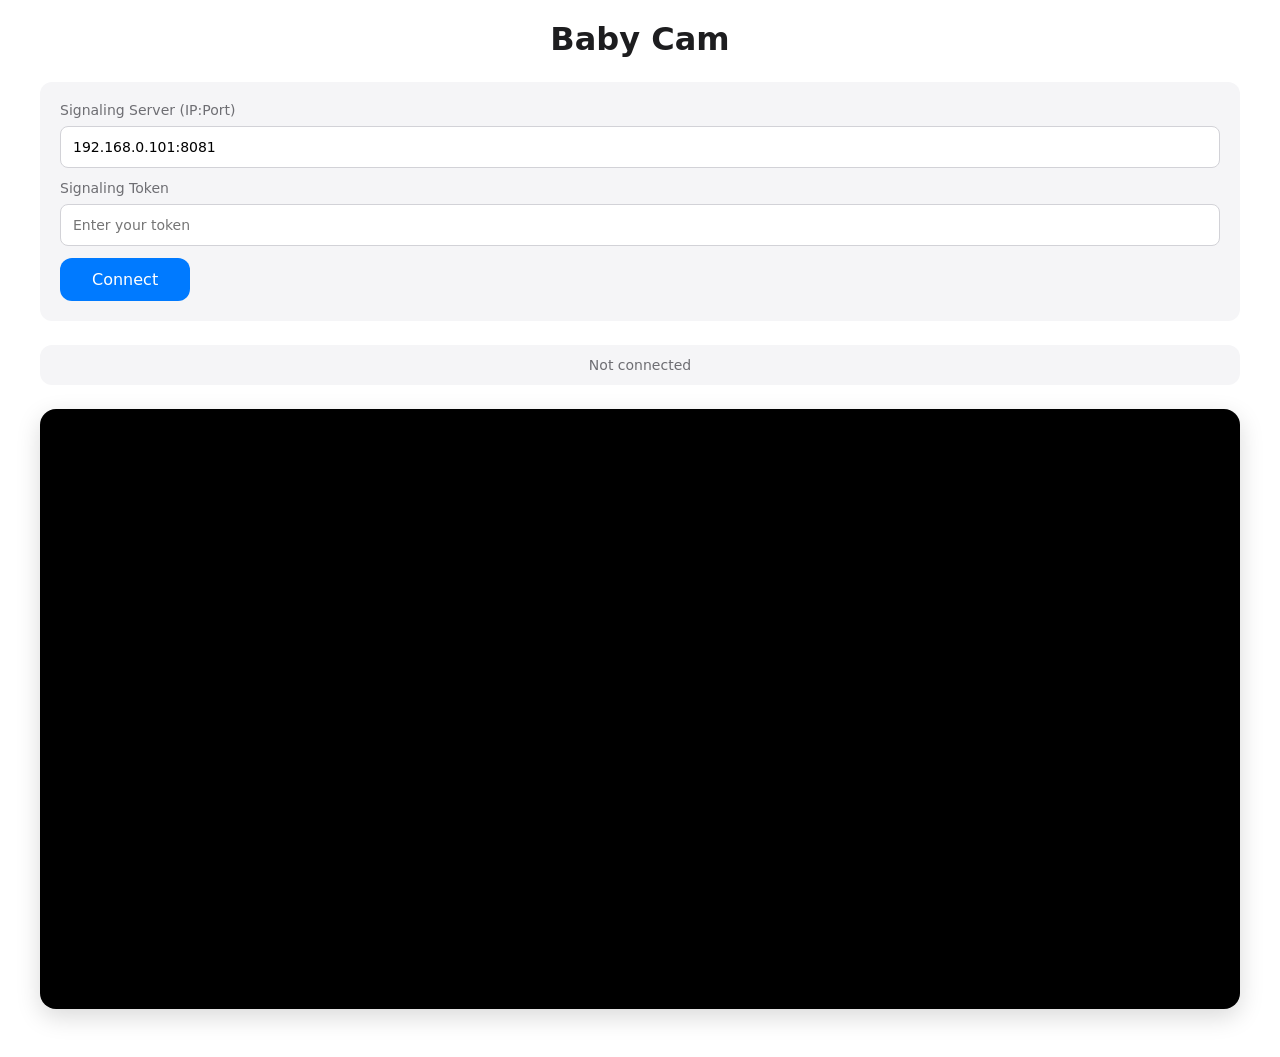
==== WebApp/public/webrtc_viewer.html @ 301f19c1 "First commit" ====
<!DOCTYPE html>
<html lang="en">
<head>
    <meta charset="UTF-8">
    <meta name="viewport" content="width=device-width, initial-scale=1.0">
    <title>Baby Cam Viewer</title>
    <style>
        * {
            margin: 0;
            padding: 0;
            box-sizing: border-box;
            font-family: system-ui, -apple-system, "Helvetica Neue", Arial, sans-serif;
        }

        body {
            background: #ffffff;
            color: #1d1d1f;
            display: flex;
            flex-direction: column;
            align-items: center;
            justify-content: center;
            min-height: 100vh;
            padding: 20px;
        }

        .container {
            max-width: 1200px;
            width: 100%;
        }

        h1 {
            font-size: 32px;
            font-weight: 600;
            margin-bottom: 24px;
            text-align: center;
            color: #1d1d1f;
        }

        #status {
            text-align: center;
            padding: 12px 24px;
            background: #f5f5f7;
            border-radius: 12px;
            margin-bottom: 24px;
            font-size: 14px;
            color: #6e6e73;
        }

        #status.connected {
            background: #d1f4e0;
            color: #0a7340;
        }

        #status.error {
            background: #ffeaea;
            color: #c41e3a;
        }

        #remote-video {
            width: 100%;
            max-width: 100%;
            background: #000;
            border-radius: 16px;
            box-shadow: 0 8px 24px rgba(0, 0, 0, 0.15);
        }

        .controls {
            margin-top: 24px;
            display: flex;
            gap: 16px;
            justify-content: center;
            align-items: center;
        }

        button {
            padding: 12px 32px;
            background: #007aff;
            color: white;
            border: none;
            border-radius: 12px;
            font-size: 16px;
            font-weight: 500;
            cursor: pointer;
            transition: all 0.2s;
        }

        button:hover {
            background: #0051d5;
            transform: translateY(-1px);
        }

        button:active {
            transform: translateY(0);
        }

        button:disabled {
            background: #d1d1d6;
            cursor: not-allowed;
            transform: none;
        }

        .settings {
            background: #f5f5f7;
            border-radius: 12px;
            padding: 20px;
            margin-bottom: 24px;
        }

        .settings label {
            display: block;
            margin-bottom: 8px;
            font-size: 14px;
            color: #6e6e73;
        }

        .settings input {
            width: 100%;
            padding: 12px;
            border: 1px solid #d2d2d7;
            border-radius: 8px;
            font-size: 14px;
            margin-bottom: 12px;
            background: white;
        }

        .settings input:focus {
            outline: none;
            border-color: #007aff;
        }

        .hidden {
            display: none;
        }
    </style>
</head>
<body>
    <div class="container">
        <h1>Baby Cam</h1>
        
        <div id="settings-panel" class="settings">
            <label for="server-input">Signaling Server (IP:Port)</label>
            <input type="text" id="server-input" placeholder="192.168.0.101:8081" value="192.168.0.101:8081">
            
            <label for="token-input">Signaling Token</label>
            <input type="password" id="token-input" placeholder="Enter your token">
            
            <button id="connect-btn">Connect</button>
        </div>

        <div id="status">Not connected</div>

        <video id="remote-video" autoplay playsinline></video>

        <div class="controls">
            <button id="disconnect-btn" class="hidden">Disconnect</button>
        </div>
    </div>

    <script>
        const statusEl = document.getElementById('status');
        const remoteVideo = document.getElementById('remote-video');
        const connectBtn = document.getElementById('connect-btn');
        const disconnectBtn = document.getElementById('disconnect-btn');
        const settingsPanel = document.getElementById('settings-panel');
        const serverInput = document.getElementById('server-input');
        const tokenInput = document.getElementById('token-input');

        let signalingWs = null;
        let peerConnection = null;
        const roomName = 'baby';

        function setStatus(message, type = 'normal') {
            statusEl.textContent = message;
            statusEl.className = type;
        }

        function setError(message) {
            setStatus(message, 'error');
            console.error(message);
        }

        connectBtn.addEventListener('click', async () => {
            const server = serverInput.value.trim();
            const token = tokenInput.value.trim();

            if (!server || !token) {
                setError('Please enter server address and token');
                return;
            }

            // Save to localStorage
            localStorage.setItem('signaling_server', server);
            localStorage.setItem('signaling_token', token);

            await connect(server, token);
        });

        disconnectBtn.addEventListener('click', () => {
            disconnect();
        });

        async function connect(server, token) {
            setStatus('Connecting to signaling...');
            connectBtn.disabled = true;

            try {
                signalingWs = new WebSocket(`ws://${server}`);

                signalingWs.onopen = () => {
                    console.log('Signaling: connected');
                    setStatus('Signaling connected, joining room...');

                    // Join as viewer
                    signalingWs.send(JSON.stringify({
                        type: 'join',
                        room: roomName,
                        role: 'viewer',
                        token: token
                    }));
                };

                signalingWs.onmessage = async (event) => {
                    const msg = JSON.parse(event.data);
                    console.log('Signaling:', msg);

                    switch (msg.type) {
                        case 'joined':
                            setStatus('Joined room, waiting for camera...');
                            settingsPanel.classList.add('hidden');
                            disconnectBtn.classList.remove('hidden');
                            break;

                        case 'peer_joined':
                            if (msg.role === 'camera') {
                                setStatus('Camera connected, waiting for stream...');
                                createPeerConnection();
                            }
                            break;

                        case 'offer':
                            await handleOffer(msg.sdp);
                            break;

                        case 'ice':
                            await handleIceCandidate(msg.candidate);
                            break;

                        case 'peer_left':
                            setStatus('Camera disconnected');
                            break;

                        case 'error':
                            setError(`Server error: ${msg.message}`);
                            disconnect();
                            break;
                    }
                };

                signalingWs.onerror = (error) => {
                    console.error('Signaling error:', error);
                    setError('Signaling connection error');
                    disconnect();
                };

                signalingWs.onclose = () => {
                    console.log('Signaling: closed');
                    if (statusEl.className !== 'error') {
                        setStatus('Signaling disconnected');
                    }
                };

            } catch (error) {
                setError(`Failed to connect: ${error.message}`);
                connectBtn.disabled = false;
            }
        }

        function createPeerConnection() {
            const config = {
                iceServers: [] // P2P on tailnet, no STUN/TURN
            };

            peerConnection = new RTCPeerConnection(config);

            peerConnection.onicecandidate = (event) => {
                if (event.candidate && signalingWs && signalingWs.readyState === WebSocket.OPEN) {
                    signalingWs.send(JSON.stringify({
                        type: 'ice',
                        room: roomName,
                        candidate: {
                            sdpMid: event.candidate.sdpMid,
                            sdpMLineIndex: event.candidate.sdpMLineIndex,
                            candidate: event.candidate.candidate
                        }
                    }));
                }
            };

            peerConnection.ontrack = (event) => {
                console.log('Received remote track:', event.track.kind);
                if (event.streams && event.streams[0]) {
                    remoteVideo.srcObject = event.streams[0];
                    setStatus('Streaming', 'connected');
                }
            };

            peerConnection.oniceconnectionstatechange = () => {
                console.log('ICE connection state:', peerConnection.iceConnectionState);
                if (peerConnection.iceConnectionState === 'disconnected' || 
                    peerConnection.iceConnectionState === 'failed') {
                    setError('Connection lost');
                }
            };

            peerConnection.onconnectionstatechange = () => {
                console.log('Connection state:', peerConnection.connectionState);
            };
        }

        async function handleOffer(sdp) {
            if (!peerConnection) {
                createPeerConnection();
            }

            try {
                await peerConnection.setRemoteDescription({ type: 'offer', sdp });
                const answer = await peerConnection.createAnswer();
                await peerConnection.setLocalDescription(answer);

                signalingWs.send(JSON.stringify({
                    type: 'answer',
                    room: roomName,
                    sdp: answer.sdp
                }));

                console.log('Sent answer');
            } catch (error) {
                setError(`Failed to handle offer: ${error.message}`);
            }
        }

        async function handleIceCandidate(candidate) {
            if (peerConnection) {
                try {
                    await peerConnection.addIceCandidate(new RTCIceCandidate({
                        sdpMid: candidate.sdpMid,
                        sdpMLineIndex: candidate.sdpMLineIndex,
                        candidate: candidate.candidate
                    }));
                    console.log('Added remote ICE candidate');
                } catch (error) {
                    console.error('Failed to add ICE candidate:', error);
                }
            }
        }

        function disconnect() {
            if (signalingWs) {
                signalingWs.close();
                signalingWs = null;
            }

            if (peerConnection) {
                peerConnection.close();
                peerConnection = null;
            }

            remoteVideo.srcObject = null;
            setStatus('Disconnected');
            settingsPanel.classList.remove('hidden');
            disconnectBtn.classList.add('hidden');
            connectBtn.disabled = false;
        }

        // Load saved settings
        window.addEventListener('load', () => {
            const savedServer = localStorage.getItem('signaling_server');
            const savedToken = localStorage.getItem('signaling_token');

            if (savedServer) serverInput.value = savedServer;
            if (savedToken) tokenInput.value = savedToken;
        });
    </script>
</body>
</html>
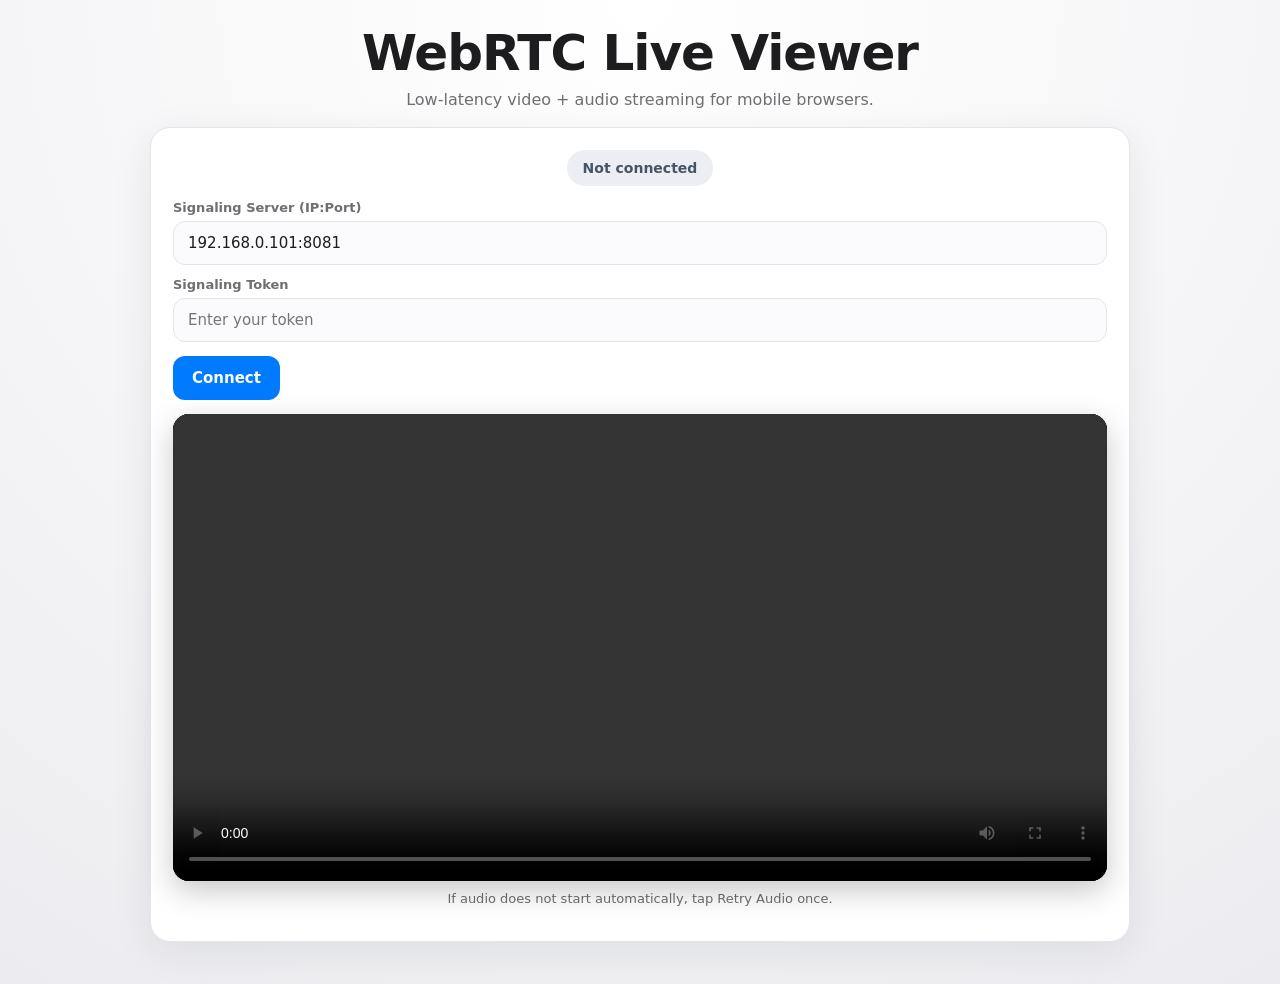
==== commit bef8ea27: "Support multiple viewers: UUID routing, multi-session WebRTC - SignalingWebSocketServer: one camera " ====
--- a/WebApp/public/webrtc_viewer.html
+++ b/WebApp/public/webrtc_viewer.html
@@ -3,290 +3,353 @@
 <head>
     <meta charset="UTF-8">
     <meta name="viewport" content="width=device-width, initial-scale=1.0">
-    <title>Baby Cam Viewer</title>
+    <title>IP Camera WebRTC Viewer</title>
+    <link rel="stylesheet" href="style.css">
     <style>
-        * {
-            margin: 0;
-            padding: 0;
-            box-sizing: border-box;
-            font-family: system-ui, -apple-system, "Helvetica Neue", Arial, sans-serif;
-        }
-
-        body {
-            background: #ffffff;
+        .viewer-shell {
+            width: min(980px, 94vw);
+            margin: 0 auto;
+            padding: 24px 0 42px;
+        }
+
+        .viewer-header {
+            text-align: center;
+            margin-bottom: 18px;
+        }
+
+        .viewer-card {
+            padding: 22px;
+        }
+
+        .status-row {
+            display: flex;
+            justify-content: center;
+            margin: 0 0 14px;
+        }
+
+        .settings-grid {
+            display: grid;
+            gap: 12px;
+            grid-template-columns: 1fr;
+            margin-bottom: 14px;
+        }
+
+        .field-label {
+            display: block;
+            font-size: 13px;
+            color: var(--apple-text-subtle);
+            margin-bottom: 6px;
+            font-weight: 600;
+        }
+
+        .field-input {
+            width: 100%;
+            border: 1px solid var(--apple-border);
+            background: var(--apple-surface-soft);
+            border-radius: 12px;
+            padding: 12px 14px;
+            font-size: 15px;
+            color: var(--apple-text);
+        }
+
+        .field-input:focus {
+            outline: none;
+            border-color: var(--apple-primary);
+            box-shadow: 0 0 0 3px rgba(0, 122, 255, 0.16);
+        }
+
+        .actions {
+            display: flex;
+            gap: 10px;
+            flex-wrap: wrap;
+            margin-bottom: 14px;
+        }
+
+        .primary-btn,
+        .secondary-btn {
+            border: 1px solid transparent;
+            border-radius: 12px;
+            min-height: 44px;
+            font-size: 15px;
+            font-weight: 600;
+            padding: 0 18px;
+            cursor: pointer;
+        }
+
+        .primary-btn {
+            background: var(--apple-primary);
+            color: #fff;
+        }
+
+        .primary-btn:hover {
+            background: var(--apple-primary-hover);
+        }
+
+        .primary-btn:disabled {
+            background: #b9c8db;
+            cursor: not-allowed;
+        }
+
+        .secondary-btn {
+            background: #fff;
+            border-color: #c7c7cc;
             color: #1d1d1f;
-            display: flex;
-            flex-direction: column;
-            align-items: center;
-            justify-content: center;
-            min-height: 100vh;
-            padding: 20px;
-        }
-
-        .container {
-            max-width: 1200px;
+        }
+
+        .secondary-btn:hover {
+            border-color: #9fa2a8;
+            background: #fafafa;
+        }
+
+        .video-wrap {
+            position: relative;
             width: 100%;
-        }
-
-        h1 {
-            font-size: 32px;
-            font-weight: 600;
-            margin-bottom: 24px;
-            text-align: center;
-            color: #1d1d1f;
-        }
-
-        #status {
-            text-align: center;
-            padding: 12px 24px;
-            background: #f5f5f7;
-            border-radius: 12px;
-            margin-bottom: 24px;
-            font-size: 14px;
-            color: #6e6e73;
-        }
-
-        #status.connected {
-            background: #d1f4e0;
-            color: #0a7340;
-        }
-
-        #status.error {
-            background: #ffeaea;
-            color: #c41e3a;
+            background: #000;
+            border-radius: 16px;
+            overflow: hidden;
+            box-shadow: 0 10px 30px rgba(0, 0, 0, 0.22);
         }
 
         #remote-video {
             width: 100%;
-            max-width: 100%;
+            display: block;
             background: #000;
-            border-radius: 16px;
-            box-shadow: 0 8px 24px rgba(0, 0, 0, 0.15);
-        }
-
-        .controls {
-            margin-top: 24px;
-            display: flex;
-            gap: 16px;
-            justify-content: center;
-            align-items: center;
-        }
-
-        button {
-            padding: 12px 32px;
-            background: #007aff;
-            color: white;
-            border: none;
-            border-radius: 12px;
-            font-size: 16px;
-            font-weight: 500;
-            cursor: pointer;
-            transition: all 0.2s;
-        }
-
-        button:hover {
-            background: #0051d5;
-            transform: translateY(-1px);
-        }
-
-        button:active {
-            transform: translateY(0);
-        }
-
-        button:disabled {
-            background: #d1d1d6;
-            cursor: not-allowed;
-            transform: none;
-        }
-
-        .settings {
-            background: #f5f5f7;
-            border-radius: 12px;
-            padding: 20px;
-            margin-bottom: 24px;
-        }
-
-        .settings label {
-            display: block;
-            margin-bottom: 8px;
-            font-size: 14px;
-            color: #6e6e73;
-        }
-
-        .settings input {
-            width: 100%;
-            padding: 12px;
-            border: 1px solid #d2d2d7;
-            border-radius: 8px;
-            font-size: 14px;
-            margin-bottom: 12px;
-            background: white;
-        }
-
-        .settings input:focus {
-            outline: none;
-            border-color: #007aff;
-        }
-
-        .hidden {
-            display: none;
+            min-height: min(56vw, 260px);
+        }
+
+        .hint {
+            margin-top: 10px;
+            font-size: 13px;
+            color: var(--apple-text-subtle);
+            text-align: center;
+        }
+
+        @media (max-width: 700px) {
+            .viewer-card {
+                padding: 18px;
+            }
+
+            .actions {
+                display: grid;
+                grid-template-columns: 1fr;
+            }
         }
     </style>
 </head>
 <body>
-    <div class="container">
-        <h1>Baby Cam</h1>
-        
-        <div id="settings-panel" class="settings">
-            <label for="server-input">Signaling Server (IP:Port)</label>
-            <input type="text" id="server-input" placeholder="192.168.0.101:8081" value="192.168.0.101:8081">
-            
-            <label for="token-input">Signaling Token</label>
-            <input type="password" id="token-input" placeholder="Enter your token">
-            
-            <button id="connect-btn">Connect</button>
-        </div>
-
-        <div id="status">Not connected</div>
-
-        <video id="remote-video" autoplay playsinline></video>
-
-        <div class="controls">
-            <button id="disconnect-btn" class="hidden">Disconnect</button>
-        </div>
-    </div>
+    <main class="viewer-shell">
+        <header class="viewer-header">
+            <h1 class="page-title">WebRTC Live Viewer</h1>
+            <p class="page-subtitle">Low-latency video + audio streaming for mobile browsers.</p>
+        </header>
+
+        <section class="app-card viewer-card">
+            <div class="status-row">
+                <div id="status" class="status-chip">Not connected</div>
+            </div>
+
+            <div id="settings-panel" class="settings-grid">
+                <div>
+                    <label class="field-label" for="server-input">Signaling Server (IP:Port)</label>
+                    <input class="field-input" type="text" id="server-input" placeholder="192.168.0.101:8081" value="192.168.0.101:8081">
+                </div>
+                <div>
+                    <label class="field-label" for="token-input">Signaling Token</label>
+                    <input class="field-input" type="password" id="token-input" placeholder="Enter your token">
+                </div>
+            </div>
+
+            <div class="actions">
+                <button id="connect-btn" class="primary-btn">Connect</button>
+                <button id="disconnect-btn" class="secondary-btn" style="display:none;">Disconnect</button>
+                <button id="retry-audio-btn" class="secondary-btn" style="display:none;">Retry Audio</button>
+            </div>
+
+            <div class="video-wrap">
+                <video id="remote-video" autoplay playsinline controls></video>
+            </div>
+            <p class="hint">If audio does not start automatically, tap Retry Audio once.</p>
+        </section>
+    </main>
 
     <script>
-        const statusEl = document.getElementById('status');
-        const remoteVideo = document.getElementById('remote-video');
-        const connectBtn = document.getElementById('connect-btn');
-        const disconnectBtn = document.getElementById('disconnect-btn');
-        const settingsPanel = document.getElementById('settings-panel');
-        const serverInput = document.getElementById('server-input');
-        const tokenInput = document.getElementById('token-input');
+        const roomName = "baby";
+        const statusEl = document.getElementById("status");
+        const remoteVideo = document.getElementById("remote-video");
+        const connectBtn = document.getElementById("connect-btn");
+        const disconnectBtn = document.getElementById("disconnect-btn");
+        const retryAudioBtn = document.getElementById("retry-audio-btn");
+        const settingsPanel = document.getElementById("settings-panel");
+        const serverInput = document.getElementById("server-input");
+        const tokenInput = document.getElementById("token-input");
 
         let signalingWs = null;
         let peerConnection = null;
-        const roomName = 'baby';
-
-        function setStatus(message, type = 'normal') {
+        let ownClientId = "";
+        let cameraClientId = "";
+        let remoteDescriptionSet = false;
+        let pendingRemoteIceCandidates = [];
+        let userInitiatedDisconnect = false;
+
+        function setStatus(message, type = "normal") {
             statusEl.textContent = message;
-            statusEl.className = type;
+            statusEl.className = `status-chip${type === "normal" ? "" : ` ${type}`}`;
         }
 
         function setError(message) {
-            setStatus(message, 'error');
+            setStatus(message, "error");
             console.error(message);
-        }
-
-        connectBtn.addEventListener('click', async () => {
+            retryAudioBtn.style.display = "none";
+        }
+
+        function closePeerConnection() {
+            if (peerConnection) {
+                peerConnection.close();
+                peerConnection = null;
+            }
+            remoteDescriptionSet = false;
+            pendingRemoteIceCandidates = [];
+            remoteVideo.srcObject = null;
+            retryAudioBtn.style.display = "none";
+        }
+
+        function disconnect(userInitiated) {
+            userInitiatedDisconnect = userInitiated;
+            if (signalingWs) {
+                signalingWs.close();
+                signalingWs = null;
+            }
+
+            closePeerConnection();
+            ownClientId = "";
+            cameraClientId = "";
+            if (!statusEl.classList.contains("error")) {
+                setStatus("Disconnected");
+            }
+            settingsPanel.style.display = "";
+            disconnectBtn.style.display = "none";
+            connectBtn.disabled = false;
+        }
+
+        connectBtn.addEventListener("click", async () => {
             const server = serverInput.value.trim();
             const token = tokenInput.value.trim();
 
             if (!server || !token) {
-                setError('Please enter server address and token');
+                setError("Please enter server address and token");
                 return;
             }
 
-            // Save to localStorage
-            localStorage.setItem('signaling_server', server);
-            localStorage.setItem('signaling_token', token);
-
+            localStorage.setItem("signaling_server", server);
+            localStorage.setItem("signaling_token", token);
             await connect(server, token);
         });
 
-        disconnectBtn.addEventListener('click', () => {
-            disconnect();
+        disconnectBtn.addEventListener("click", () => {
+            disconnect(true);
         });
 
+        retryAudioBtn.addEventListener("click", () => {
+            ensurePlayback(true);
+        });
+
         async function connect(server, token) {
-            setStatus('Connecting to signaling...');
+            disconnect(false);
+            userInitiatedDisconnect = false;
+            setStatus("Connecting to signaling...");
             connectBtn.disabled = true;
 
             try {
                 signalingWs = new WebSocket(`ws://${server}`);
 
                 signalingWs.onopen = () => {
-                    console.log('Signaling: connected');
-                    setStatus('Signaling connected, joining room...');
-
-                    // Join as viewer
+                    setStatus("Signaling connected, joining room...");
                     signalingWs.send(JSON.stringify({
-                        type: 'join',
+                        type: "join",
                         room: roomName,
-                        role: 'viewer',
-                        token: token
+                        role: "viewer",
+                        token
                     }));
                 };
 
                 signalingWs.onmessage = async (event) => {
                     const msg = JSON.parse(event.data);
-                    console.log('Signaling:', msg);
-
                     switch (msg.type) {
-                        case 'joined':
-                            setStatus('Joined room, waiting for camera...');
-                            settingsPanel.classList.add('hidden');
-                            disconnectBtn.classList.remove('hidden');
-                            break;
-
-                        case 'peer_joined':
-                            if (msg.role === 'camera') {
-                                setStatus('Camera connected, waiting for stream...');
-                                createPeerConnection();
+                        case "joined":
+                            ownClientId = msg.clientId || "";
+                            setStatus("Joined room, waiting for camera...");
+                            settingsPanel.style.display = "none";
+                            disconnectBtn.style.display = "inline-flex";
+                            break;
+
+                        case "peer_joined":
+                            if (msg.role === "camera") {
+                                cameraClientId = msg.clientId || "";
+                                setStatus("Camera connected, negotiating stream...");
+                                ensurePeerConnection();
                             }
                             break;
 
-                        case 'offer':
-                            await handleOffer(msg.sdp);
-                            break;
-
-                        case 'ice':
-                            await handleIceCandidate(msg.candidate);
-                            break;
-
-                        case 'peer_left':
-                            setStatus('Camera disconnected');
-                            break;
-
-                        case 'error':
+                        case "peer_left":
+                            if (msg.role === "camera") {
+                                setStatus("Camera disconnected, waiting for reconnect...");
+                                closePeerConnection();
+                                cameraClientId = "";
+                            }
+                            break;
+
+                        case "offer":
+                            await handleOffer(msg.sdp, msg.from || "");
+                            break;
+
+                        case "ice":
+                            await handleIceCandidate(msg.candidate, msg.from || "");
+                            break;
+
+                        case "error":
                             setError(`Server error: ${msg.message}`);
-                            disconnect();
+                            disconnect(false);
                             break;
                     }
                 };
 
                 signalingWs.onerror = (error) => {
-                    console.error('Signaling error:', error);
-                    setError('Signaling connection error');
-                    disconnect();
+                    console.error("Signaling error:", error);
+                    setError("Signaling connection error");
+                    disconnect(false);
                 };
 
                 signalingWs.onclose = () => {
-                    console.log('Signaling: closed');
-                    if (statusEl.className !== 'error') {
-                        setStatus('Signaling disconnected');
+                    if (!userInitiatedDisconnect && !statusEl.classList.contains("error")) {
+                        setStatus("Signaling disconnected");
                     }
+                    connectBtn.disabled = false;
                 };
-
             } catch (error) {
                 setError(`Failed to connect: ${error.message}`);
                 connectBtn.disabled = false;
             }
         }
 
-        function createPeerConnection() {
-            const config = {
-                iceServers: [] // P2P on tailnet, no STUN/TURN
-            };
-
-            peerConnection = new RTCPeerConnection(config);
+        function ensurePeerConnection() {
+            if (peerConnection) {
+                return;
+            }
+            remoteDescriptionSet = false;
+            pendingRemoteIceCandidates = [];
+            peerConnection = new RTCPeerConnection({
+                iceServers: [{ urls: "stun:stun.l.google.com:19302" }]
+            });
 
             peerConnection.onicecandidate = (event) => {
-                if (event.candidate && signalingWs && signalingWs.readyState === WebSocket.OPEN) {
+                if (!event.candidate || !cameraClientId) {
+                    return;
+                }
+                if (signalingWs && signalingWs.readyState === WebSocket.OPEN) {
                     signalingWs.send(JSON.stringify({
-                        type: 'ice',
+                        type: "ice",
                         room: roomName,
+                        to: cameraClientId,
                         candidate: {
                             sdpMid: event.candidate.sdpMid,
                             sdpMLineIndex: event.candidate.sdpMLineIndex,
@@ -297,88 +360,129 @@
             };
 
             peerConnection.ontrack = (event) => {
-                console.log('Received remote track:', event.track.kind);
                 if (event.streams && event.streams[0]) {
                     remoteVideo.srcObject = event.streams[0];
-                    setStatus('Streaming', 'connected');
+                    setStatus("Streaming", "connected");
+                    ensurePlayback(false);
                 }
             };
 
             peerConnection.oniceconnectionstatechange = () => {
-                console.log('ICE connection state:', peerConnection.iceConnectionState);
-                if (peerConnection.iceConnectionState === 'disconnected' || 
-                    peerConnection.iceConnectionState === 'failed') {
-                    setError('Connection lost');
+                if (!peerConnection) {
+                    return;
+                }
+                const state = peerConnection.iceConnectionState;
+                if (state === "failed" || state === "disconnected") {
+                    setError("Connection lost");
                 }
             };
 
             peerConnection.onconnectionstatechange = () => {
-                console.log('Connection state:', peerConnection.connectionState);
+                if (!peerConnection) {
+                    return;
+                }
+                if (peerConnection.connectionState === "connected") {
+                    setStatus("Streaming", "connected");
+                }
             };
         }
 
-        async function handleOffer(sdp) {
+        async function handleOffer(sdp, fromClientId) {
+            if (fromClientId) {
+                cameraClientId = fromClientId;
+            }
             if (!peerConnection) {
-                createPeerConnection();
-            }
-
+                ensurePeerConnection();
+            }
             try {
-                await peerConnection.setRemoteDescription({ type: 'offer', sdp });
+                await peerConnection.setRemoteDescription({ type: "offer", sdp });
+                remoteDescriptionSet = true;
+                await flushPendingRemoteIceCandidates();
+
                 const answer = await peerConnection.createAnswer();
                 await peerConnection.setLocalDescription(answer);
 
                 signalingWs.send(JSON.stringify({
-                    type: 'answer',
+                    type: "answer",
                     room: roomName,
+                    to: cameraClientId,
                     sdp: answer.sdp
                 }));
-
-                console.log('Sent answer');
+                setStatus("Connected, waiting for media...");
             } catch (error) {
                 setError(`Failed to handle offer: ${error.message}`);
             }
         }
 
-        async function handleIceCandidate(candidate) {
-            if (peerConnection) {
+        async function handleIceCandidate(candidate, fromClientId) {
+            if (fromClientId) {
+                cameraClientId = fromClientId;
+            }
+            if (!peerConnection || !remoteDescriptionSet) {
+                pendingRemoteIceCandidates.push(candidate);
+                return;
+            }
+            try {
+                await peerConnection.addIceCandidate(new RTCIceCandidate({
+                    sdpMid: candidate.sdpMid,
+                    sdpMLineIndex: candidate.sdpMLineIndex,
+                    candidate: candidate.candidate
+                }));
+            } catch (error) {
+                console.error("Failed to add ICE candidate:", error);
+            }
+        }
+
+        async function flushPendingRemoteIceCandidates() {
+            if (!peerConnection || !remoteDescriptionSet || pendingRemoteIceCandidates.length === 0) {
+                return;
+            }
+            const queue = pendingRemoteIceCandidates.slice();
+            pendingRemoteIceCandidates = [];
+
+            for (const candidate of queue) {
                 try {
                     await peerConnection.addIceCandidate(new RTCIceCandidate({
                         sdpMid: candidate.sdpMid,
                         sdpMLineIndex: candidate.sdpMLineIndex,
                         candidate: candidate.candidate
                     }));
-                    console.log('Added remote ICE candidate');
                 } catch (error) {
-                    console.error('Failed to add ICE candidate:', error);
-                }
-            }
-        }
-
-        function disconnect() {
-            if (signalingWs) {
-                signalingWs.close();
-                signalingWs = null;
-            }
-
-            if (peerConnection) {
-                peerConnection.close();
-                peerConnection = null;
-            }
-
-            remoteVideo.srcObject = null;
-            setStatus('Disconnected');
-            settingsPanel.classList.remove('hidden');
-            disconnectBtn.classList.add('hidden');
-            connectBtn.disabled = false;
-        }
-
-        // Load saved settings
-        window.addEventListener('load', () => {
-            const savedServer = localStorage.getItem('signaling_server');
-            const savedToken = localStorage.getItem('signaling_token');
-
-            if (savedServer) serverInput.value = savedServer;
-            if (savedToken) tokenInput.value = savedToken;
+                    console.error("Failed to add queued ICE candidate:", error);
+                }
+            }
+        }
+
+        function ensurePlayback(userTriggered) {
+            if (!remoteVideo.srcObject) {
+                return;
+            }
+            remoteVideo.muted = false;
+            const playPromise = remoteVideo.play();
+            if (playPromise && typeof playPromise.then === "function") {
+                playPromise.then(() => {
+                    retryAudioBtn.style.display = "none";
+                    if (userTriggered && !statusEl.classList.contains("error")) {
+                        setStatus("Streaming", "connected");
+                    }
+                }).catch(() => {
+                    retryAudioBtn.style.display = "inline-flex";
+                    if (!statusEl.classList.contains("error")) {
+                        setStatus("Tap Retry Audio to start sound");
+                    }
+                });
+            }
+        }
+
+        window.addEventListener("load", () => {
+            const savedServer = localStorage.getItem("signaling_server");
+            const savedToken = localStorage.getItem("signaling_token");
+            if (savedServer) {
+                serverInput.value = savedServer;
+            }
+            if (savedToken) {
+                tokenInput.value = savedToken;
+            }
         });
     </script>
 </body>
--- a/WebApp/public/style.css
+++ b/WebApp/public/style.css
@@ -0,0 +1,116 @@
+:root {
+    --apple-bg: #f5f5f7;
+    --apple-surface: #ffffff;
+    --apple-surface-soft: #fbfbfd;
+    --apple-text: #1d1d1f;
+    --apple-text-subtle: #6e6e73;
+    --apple-border: #e5e5ea;
+    --apple-primary: #007aff;
+    --apple-primary-hover: #0063cc;
+    --apple-success-bg: #dff7e8;
+    --apple-success-text: #0c6a3a;
+    --apple-error-bg: #ffe7e8;
+    --apple-error-text: #b42328;
+    --apple-shadow: 0 10px 40px rgba(15, 23, 42, 0.08);
+    --apple-radius-lg: 20px;
+    --apple-radius-md: 14px;
+}
+
+*,
+*::before,
+*::after {
+    box-sizing: border-box;
+    /* No external font fetches (offline/private). */
+    font-family: system-ui, -apple-system, "Helvetica Neue", Arial, sans-serif;
+}
+
+body {
+    margin: 0;
+    min-height: 100vh;
+    color: var(--apple-text);
+    background: radial-gradient(circle at top, #ffffff 0%, var(--apple-bg) 55%, #ececf0 100%);
+}
+
+a {
+    color: inherit;
+}
+
+.app-shell {
+    width: min(960px, 92vw);
+    margin: 0 auto;
+    padding: 24px 0 48px;
+}
+
+.app-card {
+    background: var(--apple-surface);
+    border: 1px solid var(--apple-border);
+    border-radius: var(--apple-radius-lg);
+    box-shadow: var(--apple-shadow);
+}
+
+.page-header {
+    text-align: center;
+    margin-bottom: 20px;
+}
+
+.page-title {
+    margin: 0;
+    font-size: clamp(32px, 5vw, 50px);
+    letter-spacing: -0.02em;
+    font-weight: 700;
+}
+
+.page-subtitle {
+    margin: 8px 0 0;
+    color: var(--apple-text-subtle);
+    font-size: 16px;
+}
+
+.status-chip {
+    display: inline-block;
+    padding: 10px 16px;
+    border-radius: 999px;
+    font-size: 14px;
+    font-weight: 600;
+    background: #eceef4;
+    color: #475467;
+}
+
+.status-chip.connected {
+    background: var(--apple-success-bg);
+    color: var(--apple-success-text);
+}
+
+.status-chip.error {
+    background: var(--apple-error-bg);
+    color: var(--apple-error-text);
+}
+
+md-filled-button {
+    --md-filled-button-container-shape: 12px;
+    --md-filled-button-container-height: 48px;
+    --md-filled-button-label-text-size: 16px;
+    --md-filled-button-label-text-weight: 600;
+    --md-filled-button-container-color: var(--apple-primary);
+    --md-filled-button-label-text-color: #ffffff;
+}
+
+md-outlined-button {
+    --md-outlined-button-outline-color: #c7c7cc;
+    --md-outlined-button-outline-width: 1px;
+    --md-outlined-button-container-height: 48px;
+    --md-outlined-button-container-shape: 12px;
+    --md-outlined-button-label-text-size: 16px;
+    --md-outlined-button-label-text-weight: 600;
+}
+
+md-filled-button:hover {
+    --md-filled-button-container-color: var(--apple-primary-hover);
+}
+
+@media (max-width: 700px) {
+    .app-shell {
+        width: min(520px, 94vw);
+        padding-top: 18px;
+    }
+}
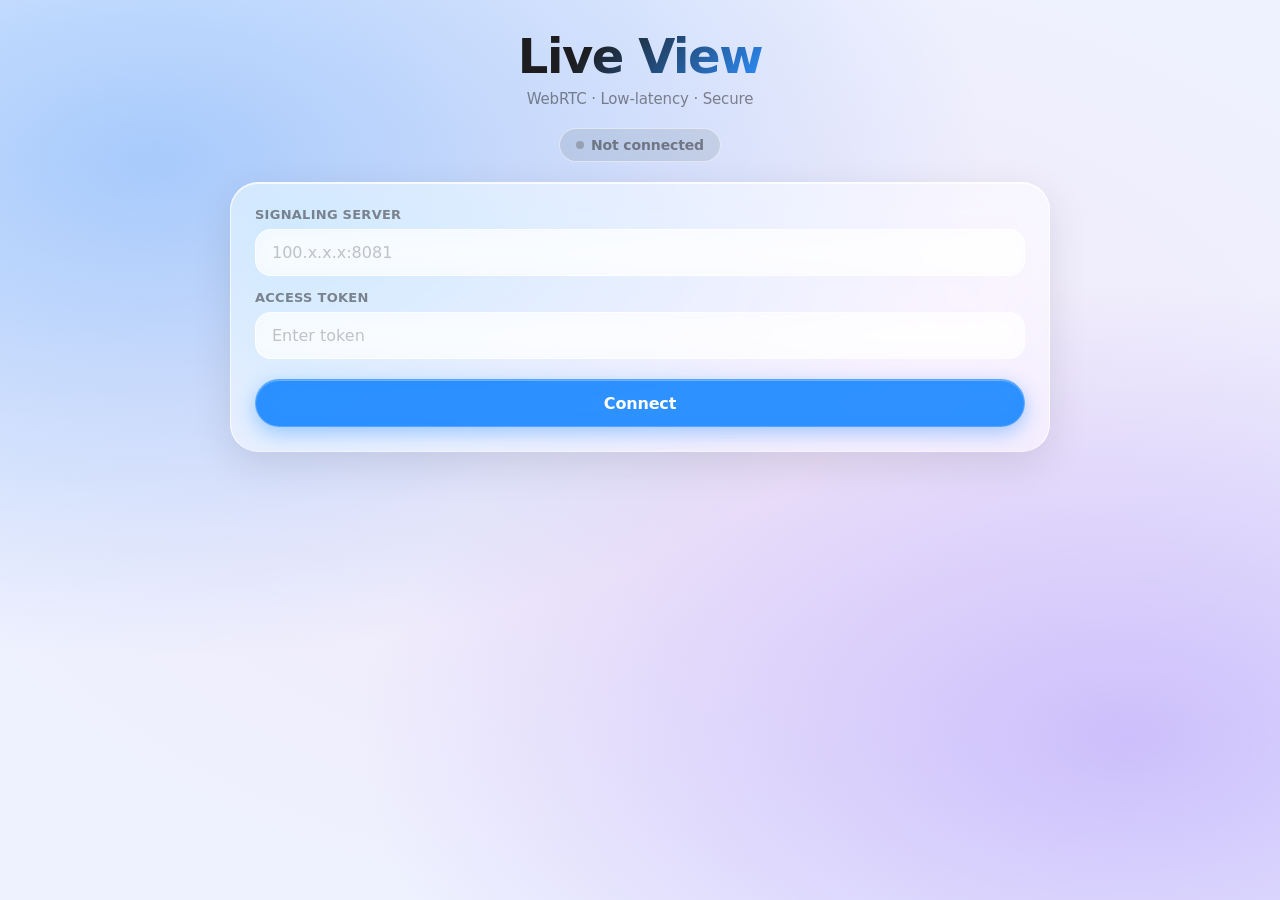
==== commit c5944080: "Apply iOS/iPadOS 26 Liquid Glass design system - style.css: new design tokens (mesh gradient bg, gla" ====
--- a/WebApp/public/webrtc_viewer.html
+++ b/WebApp/public/webrtc_viewer.html
@@ -2,174 +2,186 @@
 <html lang="en">
 <head>
     <meta charset="UTF-8">
-    <meta name="viewport" content="width=device-width, initial-scale=1.0">
-    <title>IP Camera WebRTC Viewer</title>
+    <meta name="viewport" content="width=device-width, initial-scale=1.0, viewport-fit=cover">
+    <title>IP Camera — Live</title>
     <link rel="stylesheet" href="style.css">
     <style>
+        body {
+            display: flex;
+            flex-direction: column;
+            align-items: center;
+            min-height: 100dvh;
+            padding: env(safe-area-inset-top, 16px) 0 env(safe-area-inset-bottom, 16px);
+        }
+
         .viewer-shell {
-            width: min(980px, 94vw);
-            margin: 0 auto;
-            padding: 24px 0 42px;
-        }
-
-        .viewer-header {
-            text-align: center;
-            margin-bottom: 18px;
-        }
-
-        .viewer-card {
-            padding: 22px;
+            width: min(820px, 94vw);
+            display: flex;
+            flex-direction: column;
+            align-items: center;
+            gap: 20px;
+            padding: 28px 0 40px;
+        }
+
+        .viewer-header { text-align: center; }
+
+        .viewer-title {
+            margin: 0;
+            font-size: clamp(32px, 7vw, 48px);
+            font-weight: 700;
+            letter-spacing: -0.03em;
+            background: linear-gradient(135deg, #1d1d1f 30%, rgba(0, 122, 255, 0.8));
+            -webkit-background-clip: text;
+            -webkit-text-fill-color: transparent;
+            background-clip: text;
+        }
+
+        .viewer-subtitle {
+            margin: 6px 0 0;
+            font-size: 15px;
+            color: var(--ios-text-2);
+            letter-spacing: -0.01em;
         }
 
         .status-row {
             display: flex;
             justify-content: center;
-            margin: 0 0 14px;
-        }
-
-        .settings-grid {
-            display: grid;
-            gap: 12px;
-            grid-template-columns: 1fr;
-            margin-bottom: 14px;
-        }
+        }
+
+        .settings-card {
+            width: 100%;
+            padding: 24px;
+        }
+
+        .field-group { display: flex; flex-direction: column; gap: 14px; }
+        .field-wrap  { display: flex; flex-direction: column; gap: 7px; }
 
         .field-label {
-            display: block;
             font-size: 13px;
-            color: var(--apple-text-subtle);
-            margin-bottom: 6px;
             font-weight: 600;
-        }
-
-        .field-input {
-            width: 100%;
-            border: 1px solid var(--apple-border);
-            background: var(--apple-surface-soft);
-            border-radius: 12px;
-            padding: 12px 14px;
-            font-size: 15px;
-            color: var(--apple-text);
-        }
-
-        .field-input:focus {
-            outline: none;
-            border-color: var(--apple-primary);
-            box-shadow: 0 0 0 3px rgba(0, 122, 255, 0.16);
-        }
-
-        .actions {
+            color: var(--ios-text-2);
+            letter-spacing: 0.02em;
+            text-transform: uppercase;
+        }
+
+        .actions-row {
             display: flex;
             gap: 10px;
+            margin-top: 20px;
             flex-wrap: wrap;
-            margin-bottom: 14px;
-        }
-
-        .primary-btn,
-        .secondary-btn {
-            border: 1px solid transparent;
-            border-radius: 12px;
-            min-height: 44px;
-            font-size: 15px;
-            font-weight: 600;
-            padding: 0 18px;
-            cursor: pointer;
-        }
-
-        .primary-btn {
-            background: var(--apple-primary);
-            color: #fff;
-        }
-
-        .primary-btn:hover {
-            background: var(--apple-primary-hover);
-        }
-
-        .primary-btn:disabled {
-            background: #b9c8db;
-            cursor: not-allowed;
-        }
-
-        .secondary-btn {
-            background: #fff;
-            border-color: #c7c7cc;
-            color: #1d1d1f;
-        }
-
-        .secondary-btn:hover {
-            border-color: #9fa2a8;
-            background: #fafafa;
-        }
-
+        }
+
+        .actions-row .btn { flex: 1; min-width: 120px; }
+
+        /* Video */
         .video-wrap {
+            width: 100%;
             position: relative;
-            width: 100%;
             background: #000;
-            border-radius: 16px;
+            border-radius: var(--r-xl);
             overflow: hidden;
-            box-shadow: 0 10px 30px rgba(0, 0, 0, 0.22);
+            box-shadow: 0 20px 60px rgba(0, 0, 0, 0.30),
+                        inset 0 1px 0 rgba(255, 255, 255, 0.12);
+            border: 1px solid rgba(255, 255, 255, 0.15);
         }
 
         #remote-video {
             width: 100%;
             display: block;
             background: #000;
-            min-height: min(56vw, 260px);
-        }
+            min-height: min(52vw, 280px);
+            border-radius: var(--r-xl);
+        }
+
+        /* Floating overlay controls */
+        .video-overlay {
+            position: absolute;
+            bottom: 0; left: 0; right: 0;
+            padding: 20px 18px 18px;
+            background: linear-gradient(to top, rgba(0,0,0,0.55) 0%, transparent 100%);
+            display: flex;
+            align-items: flex-end;
+            justify-content: flex-end;
+            gap: 10px;
+            border-radius: 0 0 var(--r-xl) var(--r-xl);
+        }
+
+        .overlay-btn {
+            background: rgba(20, 20, 20, 0.55);
+            backdrop-filter: blur(16px) saturate(160%);
+            -webkit-backdrop-filter: blur(16px) saturate(160%);
+            border: 1px solid rgba(255, 255, 255, 0.22);
+            border-radius: var(--r-pill);
+            color: #fff;
+            font-size: 14px;
+            font-weight: 600;
+            padding: 9px 18px;
+            cursor: pointer;
+            letter-spacing: -0.01em;
+            transition: transform 0.14s ease, background 0.14s ease;
+            -webkit-appearance: none;
+        }
+
+        .overlay-btn:active { transform: scale(0.95); }
+        .overlay-btn:hover  { background: rgba(40, 40, 40, 0.70); }
 
         .hint {
-            margin-top: 10px;
             font-size: 13px;
-            color: var(--apple-text-subtle);
+            color: var(--ios-text-3);
             text-align: center;
-        }
-
-        @media (max-width: 700px) {
-            .viewer-card {
-                padding: 18px;
-            }
-
-            .actions {
-                display: grid;
-                grid-template-columns: 1fr;
-            }
+            letter-spacing: -0.01em;
+        }
+
+        @media (max-width: 680px) {
+            .viewer-shell  { gap: 16px; padding: 18px 0 32px; }
+            .settings-card { padding: 18px; }
+            .actions-row   { flex-direction: column; }
         }
     </style>
 </head>
 <body>
     <main class="viewer-shell">
+
         <header class="viewer-header">
-            <h1 class="page-title">WebRTC Live Viewer</h1>
-            <p class="page-subtitle">Low-latency video + audio streaming for mobile browsers.</p>
+            <h1 class="viewer-title">Live View</h1>
+            <p class="viewer-subtitle">WebRTC · Low-latency · Secure</p>
         </header>
 
-        <section class="app-card viewer-card">
-            <div class="status-row">
-                <div id="status" class="status-chip">Not connected</div>
-            </div>
-
-            <div id="settings-panel" class="settings-grid">
-                <div>
-                    <label class="field-label" for="server-input">Signaling Server (IP:Port)</label>
-                    <input class="field-input" type="text" id="server-input" placeholder="192.168.0.101:8081" value="192.168.0.101:8081">
+        <div class="status-row">
+            <div id="status" class="status-chip">Not connected</div>
+        </div>
+
+        <div id="settings-panel" class="app-card settings-card">
+            <div class="field-group">
+                <div class="field-wrap">
+                    <label class="field-label" for="server-input">Signaling Server</label>
+                    <input class="glass-input" type="text" id="server-input"
+                           placeholder="100.x.x.x:8081" autocorrect="off"
+                           autocapitalize="none" spellcheck="false">
                 </div>
-                <div>
-                    <label class="field-label" for="token-input">Signaling Token</label>
-                    <input class="field-input" type="password" id="token-input" placeholder="Enter your token">
+                <div class="field-wrap">
+                    <label class="field-label" for="token-input">Access Token</label>
+                    <input class="glass-input" type="password" id="token-input"
+                           placeholder="Enter token">
                 </div>
             </div>
-
-            <div class="actions">
-                <button id="connect-btn" class="primary-btn">Connect</button>
-                <button id="disconnect-btn" class="secondary-btn" style="display:none;">Disconnect</button>
-                <button id="retry-audio-btn" class="secondary-btn" style="display:none;">Retry Audio</button>
+            <div class="actions-row">
+                <button id="connect-btn" class="btn btn-primary">Connect</button>
             </div>
-
-            <div class="video-wrap">
-                <video id="remote-video" autoplay playsinline controls></video>
+        </div>
+
+        <div class="video-wrap" id="video-section" style="display:none;">
+            <video id="remote-video" autoplay playsinline controls></video>
+            <div class="video-overlay">
+                <button id="retry-audio-btn" class="overlay-btn" style="display:none;">Retry Audio</button>
+                <button id="disconnect-btn" class="overlay-btn">Disconnect</button>
             </div>
-            <p class="hint">If audio does not start automatically, tap Retry Audio once.</p>
-        </section>
+        </div>
+
+        <p class="hint" id="hint-text" style="display:none;">
+            If audio does not start automatically, tap Retry Audio once.
+        </p>
+
     </main>
 
     <script>
@@ -180,6 +192,8 @@
         const disconnectBtn = document.getElementById("disconnect-btn");
         const retryAudioBtn = document.getElementById("retry-audio-btn");
         const settingsPanel = document.getElementById("settings-panel");
+        const videoSection = document.getElementById("video-section");
+        const hintText = document.getElementById("hint-text");
         const serverInput = document.getElementById("server-input");
         const tokenInput = document.getElementById("token-input");
 
@@ -202,6 +216,11 @@
             retryAudioBtn.style.display = "none";
         }
 
+        function showVideo(show) {
+            videoSection.style.display = show ? "" : "none";
+            hintText.style.display = show ? "" : "none";
+        }
+
         function closePeerConnection() {
             if (peerConnection) {
                 peerConnection.close();
@@ -219,7 +238,6 @@
                 signalingWs.close();
                 signalingWs = null;
             }
-
             closePeerConnection();
             ownClientId = "";
             cameraClientId = "";
@@ -227,31 +245,24 @@
                 setStatus("Disconnected");
             }
             settingsPanel.style.display = "";
-            disconnectBtn.style.display = "none";
+            showVideo(false);
             connectBtn.disabled = false;
         }
 
         connectBtn.addEventListener("click", async () => {
             const server = serverInput.value.trim();
             const token = tokenInput.value.trim();
-
             if (!server || !token) {
                 setError("Please enter server address and token");
                 return;
             }
-
             localStorage.setItem("signaling_server", server);
             localStorage.setItem("signaling_token", token);
             await connect(server, token);
         });
 
-        disconnectBtn.addEventListener("click", () => {
-            disconnect(true);
-        });
-
-        retryAudioBtn.addEventListener("click", () => {
-            ensurePlayback(true);
-        });
+        disconnectBtn.addEventListener("click", () => { disconnect(true); });
+        retryAudioBtn.addEventListener("click", () => { ensurePlayback(true); });
 
         async function connect(server, token) {
             disconnect(false);
@@ -265,10 +276,7 @@
                 signalingWs.onopen = () => {
                     setStatus("Signaling connected, joining room...");
                     signalingWs.send(JSON.stringify({
-                        type: "join",
-                        room: roomName,
-                        role: "viewer",
-                        token
+                        type: "join", room: roomName, role: "viewer", token
                     }));
                 };
 
@@ -279,9 +287,8 @@
                             ownClientId = msg.clientId || "";
                             setStatus("Joined room, waiting for camera...");
                             settingsPanel.style.display = "none";
-                            disconnectBtn.style.display = "inline-flex";
-                            break;
-
+                            showVideo(true);
+                            break;
                         case "peer_joined":
                             if (msg.role === "camera") {
                                 cameraClientId = msg.clientId || "";
@@ -289,7 +296,6 @@
                                 ensurePeerConnection();
                             }
                             break;
-
                         case "peer_left":
                             if (msg.role === "camera") {
                                 setStatus("Camera disconnected, waiting for reconnect...");
@@ -297,15 +303,12 @@
                                 cameraClientId = "";
                             }
                             break;
-
                         case "offer":
                             await handleOffer(msg.sdp, msg.from || "");
                             break;
-
                         case "ice":
                             await handleIceCandidate(msg.candidate, msg.from || "");
                             break;
-
                         case "error":
                             setError(`Server error: ${msg.message}`);
                             disconnect(false);
@@ -332,9 +335,7 @@
         }
 
         function ensurePeerConnection() {
-            if (peerConnection) {
-                return;
-            }
+            if (peerConnection) return;
             remoteDescriptionSet = false;
             pendingRemoteIceCandidates = [];
             peerConnection = new RTCPeerConnection({
@@ -342,14 +343,10 @@
             });
 
             peerConnection.onicecandidate = (event) => {
-                if (!event.candidate || !cameraClientId) {
-                    return;
-                }
+                if (!event.candidate || !cameraClientId) return;
                 if (signalingWs && signalingWs.readyState === WebSocket.OPEN) {
                     signalingWs.send(JSON.stringify({
-                        type: "ice",
-                        room: roomName,
-                        to: cameraClientId,
+                        type: "ice", room: roomName, to: cameraClientId,
                         candidate: {
                             sdpMid: event.candidate.sdpMid,
                             sdpMLineIndex: event.candidate.sdpMLineIndex,
@@ -368,9 +365,7 @@
             };
 
             peerConnection.oniceconnectionstatechange = () => {
-                if (!peerConnection) {
-                    return;
-                }
+                if (!peerConnection) return;
                 const state = peerConnection.iceConnectionState;
                 if (state === "failed" || state === "disconnected") {
                     setError("Connection lost");
@@ -378,9 +373,7 @@
             };
 
             peerConnection.onconnectionstatechange = () => {
-                if (!peerConnection) {
-                    return;
-                }
+                if (!peerConnection) return;
                 if (peerConnection.connectionState === "connected") {
                     setStatus("Streaming", "connected");
                 }
@@ -388,25 +381,16 @@
         }
 
         async function handleOffer(sdp, fromClientId) {
-            if (fromClientId) {
-                cameraClientId = fromClientId;
-            }
-            if (!peerConnection) {
-                ensurePeerConnection();
-            }
+            if (fromClientId) cameraClientId = fromClientId;
+            if (!peerConnection) ensurePeerConnection();
             try {
                 await peerConnection.setRemoteDescription({ type: "offer", sdp });
                 remoteDescriptionSet = true;
                 await flushPendingRemoteIceCandidates();
-
                 const answer = await peerConnection.createAnswer();
                 await peerConnection.setLocalDescription(answer);
-
                 signalingWs.send(JSON.stringify({
-                    type: "answer",
-                    room: roomName,
-                    to: cameraClientId,
-                    sdp: answer.sdp
+                    type: "answer", room: roomName, to: cameraClientId, sdp: answer.sdp
                 }));
                 setStatus("Connected, waiting for media...");
             } catch (error) {
@@ -415,9 +399,7 @@
         }
 
         async function handleIceCandidate(candidate, fromClientId) {
-            if (fromClientId) {
-                cameraClientId = fromClientId;
-            }
+            if (fromClientId) cameraClientId = fromClientId;
             if (!peerConnection || !remoteDescriptionSet) {
                 pendingRemoteIceCandidates.push(candidate);
                 return;
@@ -434,12 +416,9 @@
         }
 
         async function flushPendingRemoteIceCandidates() {
-            if (!peerConnection || !remoteDescriptionSet || pendingRemoteIceCandidates.length === 0) {
-                return;
-            }
+            if (!peerConnection || !remoteDescriptionSet || pendingRemoteIceCandidates.length === 0) return;
             const queue = pendingRemoteIceCandidates.slice();
             pendingRemoteIceCandidates = [];
-
             for (const candidate of queue) {
                 try {
                     await peerConnection.addIceCandidate(new RTCIceCandidate({
@@ -454,9 +433,7 @@
         }
 
         function ensurePlayback(userTriggered) {
-            if (!remoteVideo.srcObject) {
-                return;
-            }
+            if (!remoteVideo.srcObject) return;
             remoteVideo.muted = false;
             const playPromise = remoteVideo.play();
             if (playPromise && typeof playPromise.then === "function") {
@@ -476,13 +453,9 @@
 
         window.addEventListener("load", () => {
             const savedServer = localStorage.getItem("signaling_server");
-            const savedToken = localStorage.getItem("signaling_token");
-            if (savedServer) {
-                serverInput.value = savedServer;
-            }
-            if (savedToken) {
-                tokenInput.value = savedToken;
-            }
+            const savedToken  = localStorage.getItem("signaling_token");
+            if (savedServer) serverInput.value = savedServer;
+            if (savedToken)  tokenInput.value  = savedToken;
         });
     </script>
 </body>
--- a/WebApp/public/style.css
+++ b/WebApp/public/style.css
@@ -1,116 +1,234 @@
+/* =========================================================
+   iOS / iPadOS 26 — Liquid Glass Design System
+   ========================================================= */
+
 :root {
-    --apple-bg: #f5f5f7;
-    --apple-surface: #ffffff;
-    --apple-surface-soft: #fbfbfd;
-    --apple-text: #1d1d1f;
-    --apple-text-subtle: #6e6e73;
-    --apple-border: #e5e5ea;
-    --apple-primary: #007aff;
-    --apple-primary-hover: #0063cc;
-    --apple-success-bg: #dff7e8;
-    --apple-success-text: #0c6a3a;
-    --apple-error-bg: #ffe7e8;
-    --apple-error-text: #b42328;
-    --apple-shadow: 0 10px 40px rgba(15, 23, 42, 0.08);
-    --apple-radius-lg: 20px;
-    --apple-radius-md: 14px;
-}
-
-*,
-*::before,
-*::after {
+    /* System colours */
+    --ios-blue:        #007aff;
+    --ios-blue-dark:   #0051d5;
+    --ios-green:       #30d158;
+    --ios-red:         #ff3b30;
+    --ios-text:        #1d1d1f;
+    --ios-text-2:      rgba(60, 60, 67, 0.60);
+    --ios-text-3:      rgba(60, 60, 67, 0.30);
+    --ios-separator:   rgba(60, 60, 67, 0.12);
+
+    /* Glass tokens */
+    --glass-white-bg:       rgba(255, 255, 255, 0.52);
+    --glass-white-border:   rgba(255, 255, 255, 0.72);
+    --glass-white-hi:       rgba(255, 255, 255, 0.80);   /* top highlight */
+    --glass-blur:           blur(28px) saturate(200%);
+    --glass-shadow:         0 12px 40px rgba(0, 0, 0, 0.10),
+                            inset 0 1px 0 var(--glass-white-hi);
+
+    /* Blue glass */
+    --glass-blue-bg:        rgba(0, 122, 255, 0.82);
+    --glass-blue-border:    rgba(120, 180, 255, 0.55);
+    --glass-blue-hi:        rgba(180, 220, 255, 0.45);
+    --glass-blue-shadow:    0 6px 20px rgba(0, 122, 255, 0.35),
+                            inset 0 1px 0 var(--glass-blue-hi);
+
+    /* Radii */
+    --r-xl:   28px;
+    --r-lg:   20px;
+    --r-md:   16px;
+    --r-sm:   12px;
+    --r-pill: 999px;
+}
+
+/* ── Reset ── */
+*, *::before, *::after {
     box-sizing: border-box;
-    /* No external font fetches (offline/private). */
-    font-family: system-ui, -apple-system, "Helvetica Neue", Arial, sans-serif;
-}
-
+    font-family: system-ui, -apple-system, "SF Pro Display",
+                 "Helvetica Neue", Arial, sans-serif;
+    -webkit-tap-highlight-color: transparent;
+}
+
+/* ── Background mesh gradient ── */
 body {
     margin: 0;
-    min-height: 100vh;
-    color: var(--apple-text);
-    background: radial-gradient(circle at top, #ffffff 0%, var(--apple-bg) 55%, #ececf0 100%);
-}
-
-a {
-    color: inherit;
-}
-
+    min-height: 100dvh;
+    color: var(--ios-text);
+    background:
+        radial-gradient(ellipse 65% 55% at 12% 18%,
+                        rgba(96,  165, 250, 0.50) 0%, transparent 100%),
+        radial-gradient(ellipse 60% 50% at 88% 82%,
+                        rgba(167, 139, 250, 0.48) 0%, transparent 100%),
+        radial-gradient(ellipse 70% 60% at 55% 48%,
+                        rgba(251, 207, 232, 0.30) 0%, transparent 100%),
+        #eef2ff;
+}
+
+a { color: inherit; text-decoration: none; }
+
+/* ── Shell ── */
 .app-shell {
     width: min(960px, 92vw);
     margin: 0 auto;
-    padding: 24px 0 48px;
-}
-
+    padding: 28px 0 56px;
+}
+
+/* ── Glass card ── */
 .app-card {
-    background: var(--apple-surface);
-    border: 1px solid var(--apple-border);
-    border-radius: var(--apple-radius-lg);
-    box-shadow: var(--apple-shadow);
-}
-
+    background: var(--glass-white-bg);
+    backdrop-filter: var(--glass-blur);
+    -webkit-backdrop-filter: var(--glass-blur);
+    border: 1px solid var(--glass-white-border);
+    border-bottom-color: rgba(255, 255, 255, 0.35);
+    border-radius: var(--r-xl);
+    box-shadow: var(--glass-shadow);
+}
+
+/* ── Page header ── */
 .page-header {
     text-align: center;
-    margin-bottom: 20px;
+    margin-bottom: 24px;
 }
 
 .page-title {
     margin: 0;
-    font-size: clamp(32px, 5vw, 50px);
-    letter-spacing: -0.02em;
+    font-size: clamp(34px, 6vw, 52px);
     font-weight: 700;
+    letter-spacing: -0.025em;
+    color: var(--ios-text);
 }
 
 .page-subtitle {
     margin: 8px 0 0;
-    color: var(--apple-text-subtle);
     font-size: 16px;
-}
-
+    color: var(--ios-text-2);
+    letter-spacing: -0.01em;
+}
+
+/* ── Status chip — glass pill ── */
 .status-chip {
-    display: inline-block;
-    padding: 10px 16px;
-    border-radius: 999px;
+    display: inline-flex;
+    align-items: center;
+    gap: 7px;
+    padding: 8px 16px;
+    border-radius: var(--r-pill);
     font-size: 14px;
     font-weight: 600;
-    background: #eceef4;
-    color: #475467;
+    letter-spacing: -0.01em;
+    background: rgba(120, 120, 128, 0.18);
+    backdrop-filter: blur(12px) saturate(160%);
+    -webkit-backdrop-filter: blur(12px) saturate(160%);
+    border: 1px solid rgba(255, 255, 255, 0.55);
+    color: var(--ios-text-2);
+    transition: background 0.25s ease, color 0.25s ease;
+}
+
+.status-chip::before {
+    content: "";
+    width: 8px;
+    height: 8px;
+    border-radius: 50%;
+    background: rgba(120, 120, 128, 0.5);
+    flex-shrink: 0;
+    transition: background 0.25s ease;
 }
 
 .status-chip.connected {
-    background: var(--apple-success-bg);
-    color: var(--apple-success-text);
+    background: rgba(48, 209, 88, 0.20);
+    border-color: rgba(48, 209, 88, 0.45);
+    color: #0a6b30;
+}
+
+.status-chip.connected::before {
+    background: var(--ios-green);
+    box-shadow: 0 0 6px rgba(48, 209, 88, 0.7);
 }
 
 .status-chip.error {
-    background: var(--apple-error-bg);
-    color: var(--apple-error-text);
-}
-
-md-filled-button {
-    --md-filled-button-container-shape: 12px;
-    --md-filled-button-container-height: 48px;
-    --md-filled-button-label-text-size: 16px;
-    --md-filled-button-label-text-weight: 600;
-    --md-filled-button-container-color: var(--apple-primary);
-    --md-filled-button-label-text-color: #ffffff;
-}
-
-md-outlined-button {
-    --md-outlined-button-outline-color: #c7c7cc;
-    --md-outlined-button-outline-width: 1px;
-    --md-outlined-button-container-height: 48px;
-    --md-outlined-button-container-shape: 12px;
-    --md-outlined-button-label-text-size: 16px;
-    --md-outlined-button-label-text-weight: 600;
-}
-
-md-filled-button:hover {
-    --md-filled-button-container-color: var(--apple-primary-hover);
-}
-
-@media (max-width: 700px) {
+    background: rgba(255, 59, 48, 0.16);
+    border-color: rgba(255, 59, 48, 0.40);
+    color: #b42328;
+}
+
+.status-chip.error::before {
+    background: var(--ios-red);
+}
+
+/* ── Glass input ── */
+.glass-input {
+    width: 100%;
+    background: rgba(255, 255, 255, 0.60);
+    backdrop-filter: blur(12px);
+    -webkit-backdrop-filter: blur(12px);
+    border: 1px solid rgba(255, 255, 255, 0.72);
+    border-radius: var(--r-md);
+    padding: 13px 16px;
+    font-size: 16px;
+    color: var(--ios-text);
+    outline: none;
+    transition: border-color 0.18s ease, box-shadow 0.18s ease;
+    -webkit-appearance: none;
+}
+
+.glass-input::placeholder { color: var(--ios-text-3); }
+
+.glass-input:focus {
+    border-color: var(--ios-blue);
+    box-shadow: 0 0 0 3.5px rgba(0, 122, 255, 0.20);
+}
+
+/* ── Glass buttons ── */
+.btn {
+    display: inline-flex;
+    align-items: center;
+    justify-content: center;
+    gap: 6px;
+    border: none;
+    border-radius: var(--r-pill);
+    min-height: 48px;
+    padding: 0 22px;
+    font-size: 16px;
+    font-weight: 600;
+    letter-spacing: -0.01em;
+    cursor: pointer;
+    text-decoration: none;
+    transition: transform 0.14s ease, box-shadow 0.14s ease, opacity 0.14s ease;
+    -webkit-appearance: none;
+    white-space: nowrap;
+}
+
+.btn:active { transform: scale(0.96); }
+
+.btn-primary {
+    background: var(--glass-blue-bg);
+    backdrop-filter: blur(16px);
+    -webkit-backdrop-filter: blur(16px);
+    border: 1px solid var(--glass-blue-border);
+    color: #ffffff;
+    box-shadow: var(--glass-blue-shadow);
+}
+
+.btn-primary:hover  { background: rgba(0, 122, 255, 0.92); }
+.btn-primary:disabled {
+    background: rgba(120, 120, 128, 0.25);
+    border-color: rgba(255, 255, 255, 0.4);
+    box-shadow: none;
+    color: rgba(60, 60, 67, 0.4);
+    cursor: not-allowed;
+    transform: none;
+}
+
+.btn-secondary {
+    background: var(--glass-white-bg);
+    backdrop-filter: blur(16px);
+    -webkit-backdrop-filter: blur(16px);
+    border: 1px solid var(--glass-white-border);
+    color: var(--ios-text);
+    box-shadow: var(--glass-shadow);
+}
+
+.btn-secondary:hover { background: rgba(255, 255, 255, 0.68); }
+
+/* ── Responsive ── */
+@media (max-width: 680px) {
     .app-shell {
-        width: min(520px, 94vw);
-        padding-top: 18px;
+        width: min(560px, 94vw);
+        padding-top: 20px;
     }
-}+    .btn { min-height: 44px; font-size: 15px; }
+}
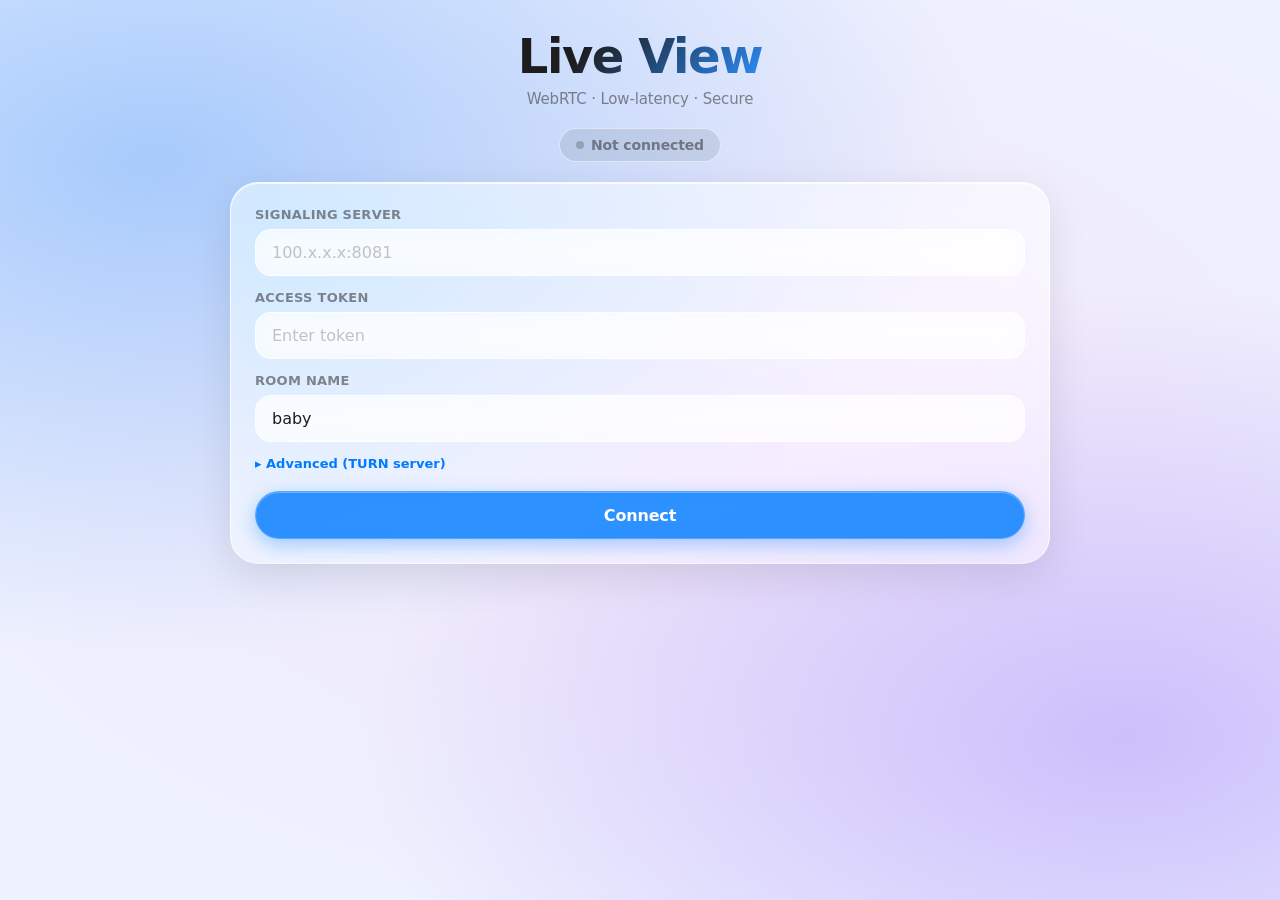
==== commit 0ce7fba0: "Add baby monitor improvements: reliability, cry/motion detection, UX Android:   #1  Infinite reconne" ====
--- a/WebApp/public/webrtc_viewer.html
+++ b/WebApp/public/webrtc_viewer.html
@@ -46,13 +46,52 @@
         .status-row {
             display: flex;
             justify-content: center;
-        }
-
-        .settings-card {
+            align-items: center;
+            gap: 10px;
+            flex-wrap: wrap;
+        }
+
+        /* #11 latency / quality badge */
+        .stats-badge {
+            display: none;
+            align-items: center;
+            gap: 5px;
+            padding: 6px 12px;
+            border-radius: var(--r-pill);
+            font-size: 12px;
+            font-weight: 600;
+            background: rgba(120,120,128,0.14);
+            backdrop-filter: blur(12px);
+            -webkit-backdrop-filter: blur(12px);
+            border: 1px solid rgba(255,255,255,0.50);
+            color: var(--ios-text-2);
+        }
+        .stats-badge.visible { display: inline-flex; }
+        .stats-badge .stat-dot {
+            width: 7px; height: 7px;
+            border-radius: 50%;
+            background: var(--ios-green);
+            flex-shrink: 0;
+        }
+        .stats-badge.quality-poor .stat-dot { background: var(--ios-red); }
+        .stats-badge.quality-fair .stat-dot { background: #ff9500; }
+
+        /* #3 server-offline banner */
+        .server-banner {
+            display: none;
             width: 100%;
-            padding: 24px;
-        }
-
+            padding: 10px 18px;
+            border-radius: var(--r-md);
+            background: rgba(255,59,48,0.14);
+            border: 1px solid rgba(255,59,48,0.35);
+            color: #b42328;
+            font-size: 14px;
+            font-weight: 600;
+            text-align: center;
+        }
+        .server-banner.visible { display: block; }
+
+        .settings-card { width: 100%; padding: 24px; }
         .field-group { display: flex; flex-direction: column; gap: 14px; }
         .field-wrap  { display: flex; flex-direction: column; gap: 7px; }
 
@@ -64,13 +103,18 @@
             text-transform: uppercase;
         }
 
-        .actions-row {
-            display: flex;
-            gap: 10px;
-            margin-top: 20px;
-            flex-wrap: wrap;
-        }
-
+        /* Advanced section */
+        .advanced-toggle {
+            font-size: 13px;
+            font-weight: 600;
+            color: var(--ios-blue);
+            cursor: pointer;
+            user-select: none;
+        }
+        .advanced-section { display: none; }
+        .advanced-section.open { display: flex; flex-direction: column; gap: 14px; margin-top: 8px; }
+
+        .actions-row { display: flex; gap: 10px; margin-top: 20px; flex-wrap: wrap; }
         .actions-row .btn { flex: 1; min-width: 120px; }
 
         /* Video */
@@ -80,9 +124,9 @@
             background: #000;
             border-radius: var(--r-xl);
             overflow: hidden;
-            box-shadow: 0 20px 60px rgba(0, 0, 0, 0.30),
-                        inset 0 1px 0 rgba(255, 255, 255, 0.12);
-            border: 1px solid rgba(255, 255, 255, 0.15);
+            box-shadow: 0 20px 60px rgba(0,0,0,0.30),
+                        inset 0 1px 0 rgba(255,255,255,0.12);
+            border: 1px solid rgba(255,255,255,0.15);
         }
 
         #remote-video {
@@ -93,7 +137,6 @@
             border-radius: var(--r-xl);
         }
 
-        /* Floating overlay controls */
         .video-overlay {
             position: absolute;
             bottom: 0; left: 0; right: 0;
@@ -107,10 +150,10 @@
         }
 
         .overlay-btn {
-            background: rgba(20, 20, 20, 0.55);
+            background: rgba(20,20,20,0.55);
             backdrop-filter: blur(16px) saturate(160%);
             -webkit-backdrop-filter: blur(16px) saturate(160%);
-            border: 1px solid rgba(255, 255, 255, 0.22);
+            border: 1px solid rgba(255,255,255,0.22);
             border-radius: var(--r-pill);
             color: #fff;
             font-size: 14px;
@@ -121,15 +164,48 @@
             transition: transform 0.14s ease, background 0.14s ease;
             -webkit-appearance: none;
         }
-
         .overlay-btn:active { transform: scale(0.95); }
-        .overlay-btn:hover  { background: rgba(40, 40, 40, 0.70); }
-
-        .hint {
-            font-size: 13px;
-            color: var(--ios-text-3);
-            text-align: center;
-            letter-spacing: -0.01em;
+        .overlay-btn:hover  { background: rgba(40,40,40,0.70); }
+
+        .hint { font-size: 13px; color: var(--ios-text-3); text-align: center; }
+
+        /* ── #5 Cry detection toast ────────────────────────────────────── */
+        #cry-toast {
+            position: fixed;
+            bottom: max(28px, env(safe-area-inset-bottom, 28px));
+            right:  max(20px, env(safe-area-inset-right,  20px));
+            display: flex;
+            align-items: center;
+            gap: 10px;
+            padding: 12px 16px;
+            border-radius: var(--r-lg);
+            background: rgba(255,59,48,0.88);
+            backdrop-filter: blur(20px) saturate(180%);
+            -webkit-backdrop-filter: blur(20px) saturate(180%);
+            border: 1px solid rgba(255,120,110,0.6);
+            box-shadow: 0 8px 30px rgba(255,59,48,0.35);
+            color: #fff;
+            font-size: 14px;
+            font-weight: 600;
+            z-index: 9999;
+            opacity: 0;
+            transform: translateY(16px) scale(0.95);
+            transition: opacity 0.25s ease, transform 0.25s ease;
+            pointer-events: none;
+        }
+        #cry-toast.visible {
+            opacity: 1;
+            transform: translateY(0) scale(1);
+            pointer-events: auto;
+        }
+        #cry-toast-close {
+            background: none;
+            border: none;
+            color: rgba(255,255,255,0.85);
+            cursor: pointer;
+            font-size: 18px;
+            line-height: 1;
+            padding: 0 2px;
         }
 
         @media (max-width: 680px) {
@@ -147,8 +223,16 @@
             <p class="viewer-subtitle">WebRTC · Low-latency · Secure</p>
         </header>
 
+        <!-- #3 server offline banner -->
+        <div id="server-banner" class="server-banner">⚠ Server unreachable — check VPN / Mac Mini</div>
+
         <div class="status-row">
             <div id="status" class="status-chip">Not connected</div>
+            <!-- #11 latency / quality badge -->
+            <div id="stats-badge" class="stats-badge">
+                <span class="stat-dot"></span>
+                <span id="stats-text">--</span>
+            </div>
         </div>
 
         <div id="settings-panel" class="app-card settings-card">
@@ -164,6 +248,32 @@
                     <input class="glass-input" type="password" id="token-input"
                            placeholder="Enter token">
                 </div>
+                <!-- #15 Room name -->
+                <div class="field-wrap">
+                    <label class="field-label" for="room-input">Room Name</label>
+                    <input class="glass-input" type="text" id="room-input"
+                           placeholder="baby" value="baby" autocorrect="off"
+                           autocapitalize="none" spellcheck="false">
+                </div>
+                <!-- #9 Advanced TURN -->
+                <div class="advanced-toggle" id="advanced-toggle">▸ Advanced (TURN server)</div>
+                <div class="advanced-section" id="advanced-section">
+                    <div class="field-wrap">
+                        <label class="field-label" for="turn-url-input">TURN URL</label>
+                        <input class="glass-input" type="text" id="turn-url-input"
+                               placeholder="turn:my-turn.example.com:3478"
+                               autocorrect="off" autocapitalize="none" spellcheck="false">
+                    </div>
+                    <div class="field-wrap">
+                        <label class="field-label" for="turn-user-input">TURN Username</label>
+                        <input class="glass-input" type="text" id="turn-user-input"
+                               autocorrect="off" autocapitalize="none" spellcheck="false">
+                    </div>
+                    <div class="field-wrap">
+                        <label class="field-label" for="turn-cred-input">TURN Credential</label>
+                        <input class="glass-input" type="password" id="turn-cred-input">
+                    </div>
+                </div>
             </div>
             <div class="actions-row">
                 <button id="connect-btn" class="btn btn-primary">Connect</button>
@@ -184,107 +294,202 @@
 
     </main>
 
+    <!-- #5 Cry detection toast (bottom-right) -->
+    <div id="cry-toast" role="alert" aria-live="assertive">
+        🍼 Crying detected
+        <button id="cry-toast-close" aria-label="Dismiss">✕</button>
+    </div>
+
     <script>
-        const roomName = "baby";
-        const statusEl = document.getElementById("status");
-        const remoteVideo = document.getElementById("remote-video");
-        const connectBtn = document.getElementById("connect-btn");
+    (() => {
+        /* ── DOM refs ───────────────────────────────────────────────────── */
+        const statusEl      = document.getElementById("status");
+        const remoteVideo   = document.getElementById("remote-video");
+        const connectBtn    = document.getElementById("connect-btn");
         const disconnectBtn = document.getElementById("disconnect-btn");
         const retryAudioBtn = document.getElementById("retry-audio-btn");
         const settingsPanel = document.getElementById("settings-panel");
-        const videoSection = document.getElementById("video-section");
-        const hintText = document.getElementById("hint-text");
-        const serverInput = document.getElementById("server-input");
-        const tokenInput = document.getElementById("token-input");
-
-        let signalingWs = null;
-        let peerConnection = null;
-        let ownClientId = "";
-        let cameraClientId = "";
-        let remoteDescriptionSet = false;
+        const videoSection  = document.getElementById("video-section");
+        const hintText      = document.getElementById("hint-text");
+        const serverInput   = document.getElementById("server-input");
+        const tokenInput    = document.getElementById("token-input");
+        const roomInput     = document.getElementById("room-input");
+        const turnUrlInput  = document.getElementById("turn-url-input");
+        const turnUserInput = document.getElementById("turn-user-input");
+        const turnCredInput = document.getElementById("turn-cred-input");
+        const serverBanner  = document.getElementById("server-banner");
+        const statsBadge    = document.getElementById("stats-badge");
+        const statsText     = document.getElementById("stats-text");
+        const cryToast      = document.getElementById("cry-toast");
+        const cryClose      = document.getElementById("cry-toast-close");
+
+        /* ── Advanced section toggle ────────────────────────────────────── */
+        document.getElementById("advanced-toggle").addEventListener("click", () => {
+            const sec = document.getElementById("advanced-section");
+            const tog = document.getElementById("advanced-toggle");
+            sec.classList.toggle("open");
+            tog.textContent = sec.classList.contains("open")
+                ? "▾ Advanced (TURN server)"
+                : "▸ Advanced (TURN server)";
+        });
+
+        /* ── State ──────────────────────────────────────────────────────── */
+        let signalingWs              = null;
+        let peerConnection           = null;
+        let roomName                 = "baby";
+        let ownClientId              = "";
+        let cameraClientId           = "";
+        let remoteDescriptionSet     = false;
         let pendingRemoteIceCandidates = [];
-        let userInitiatedDisconnect = false;
-
-        function setStatus(message, type = "normal") {
-            statusEl.textContent = message;
+        let userInitiatedDisconnect  = false;
+        let statsIntervalId          = null;
+        let wakeLock                 = null;
+        let healthIntervalId         = null;
+
+        /* ── #3 Health polling ──────────────────────────────────────────── */
+        function startHealthPolling(serverHost) {
+            stopHealthPolling();
+            const host = serverHost.split(':')[0];
+            const healthUrl = `http://${host}:8080/health`;
+            healthIntervalId = setInterval(async () => {
+                if (signalingWs && signalingWs.readyState === WebSocket.OPEN) return;
+                try {
+                    const r = await fetch(healthUrl, { signal: AbortSignal.timeout(3000) });
+                    serverBanner.classList.toggle("visible", !r.ok);
+                } catch {
+                    serverBanner.classList.add("visible");
+                }
+            }, 5000);
+        }
+        function stopHealthPolling() {
+            if (healthIntervalId) { clearInterval(healthIntervalId); healthIntervalId = null; }
+            serverBanner.classList.remove("visible");
+        }
+
+        /* ── Status helpers ─────────────────────────────────────────────── */
+        function setStatus(msg, type = "normal") {
+            statusEl.textContent = msg;
             statusEl.className = `status-chip${type === "normal" ? "" : ` ${type}`}`;
         }
-
-        function setError(message) {
-            setStatus(message, "error");
-            console.error(message);
-            retryAudioBtn.style.display = "none";
-        }
-
+        function setError(msg) { setStatus(msg, "error"); console.error(msg); retryAudioBtn.style.display = "none"; }
         function showVideo(show) {
             videoSection.style.display = show ? "" : "none";
-            hintText.style.display = show ? "" : "none";
-        }
-
+            hintText.style.display     = show ? "" : "none";
+        }
+
+        /* ── #7 WakeLock ────────────────────────────────────────────────── */
+        async function acquireWakeLock() {
+            if (!('wakeLock' in navigator)) return;
+            try {
+                wakeLock = await navigator.wakeLock.request('screen');
+                wakeLock.addEventListener('release', () => { wakeLock = null; });
+            } catch (e) { console.warn('WakeLock:', e.message); }
+        }
+        function releaseWakeLock() { if (wakeLock) { wakeLock.release(); wakeLock = null; } }
+        document.addEventListener('visibilitychange', async () => {
+            if (document.visibilityState === 'visible' && peerConnection) await acquireWakeLock();
+        });
+
+        /* ── #5 Cry toast ───────────────────────────────────────────────── */
+        let cryTimer = null;
+        function showCryToast() {
+            clearTimeout(cryTimer);
+            cryToast.classList.add("visible");
+            cryTimer = setTimeout(hideCryToast, 30_000);
+        }
+        function hideCryToast() { cryToast.classList.remove("visible"); clearTimeout(cryTimer); }
+        cryClose.addEventListener("click", hideCryToast);
+
+        /* ── #11 Stats polling ──────────────────────────────────────────── */
+        function startStats() {
+            stopStats();
+            statsIntervalId = setInterval(async () => {
+                if (!peerConnection) return;
+                const stats = await peerConnection.getStats();
+                let rttMs = null, lossRate = 0;
+                stats.forEach(s => {
+                    if (s.type === 'candidate-pair' && s.state === 'succeeded' && s.currentRoundTripTime != null)
+                        rttMs = Math.round(s.currentRoundTripTime * 1000);
+                    if (s.type === 'inbound-rtp' && s.kind === 'video') {
+                        const lost = s.packetsLost || 0;
+                        const recv = s.packetsReceived || 1;
+                        lossRate = lost / (lost + recv);
+                    }
+                });
+                const quality = lossRate > 0.10 ? 'poor' : lossRate > 0.04 ? 'fair' : 'good';
+                statsText.textContent = `${rttMs != null ? rttMs + ' ms' : '--'} · ${quality}`;
+                statsBadge.className  = `stats-badge visible quality-${quality}`;
+            }, 4000);
+        }
+        function stopStats() {
+            if (statsIntervalId) { clearInterval(statsIntervalId); statsIntervalId = null; }
+            statsBadge.className = "stats-badge";
+        }
+
+        /* ── PeerConnection helpers ─────────────────────────────────────── */
         function closePeerConnection() {
-            if (peerConnection) {
-                peerConnection.close();
-                peerConnection = null;
-            }
+            if (peerConnection) { peerConnection.close(); peerConnection = null; }
             remoteDescriptionSet = false;
             pendingRemoteIceCandidates = [];
             remoteVideo.srcObject = null;
             retryAudioBtn.style.display = "none";
+            stopStats();
+            releaseWakeLock();
         }
 
         function disconnect(userInitiated) {
             userInitiatedDisconnect = userInitiated;
-            if (signalingWs) {
-                signalingWs.close();
-                signalingWs = null;
-            }
+            if (signalingWs) { signalingWs.close(); signalingWs = null; }
             closePeerConnection();
-            ownClientId = "";
-            cameraClientId = "";
-            if (!statusEl.classList.contains("error")) {
-                setStatus("Disconnected");
-            }
+            ownClientId = ""; cameraClientId = "";
+            if (!statusEl.classList.contains("error")) setStatus("Disconnected");
             settingsPanel.style.display = "";
             showVideo(false);
             connectBtn.disabled = false;
         }
 
+        /* ── Connect ────────────────────────────────────────────────────── */
         connectBtn.addEventListener("click", async () => {
             const server = serverInput.value.trim();
-            const token = tokenInput.value.trim();
-            if (!server || !token) {
-                setError("Please enter server address and token");
-                return;
-            }
+            const token  = tokenInput.value.trim();
+            if (!server || !token) { setError("Please enter server address and token"); return; }
+            roomName = roomInput.value.trim() || "baby";
             localStorage.setItem("signaling_server", server);
-            localStorage.setItem("signaling_token", token);
+            localStorage.setItem("signaling_token",  token);
+            localStorage.setItem("room_name",         roomName);
+            localStorage.setItem("turn_url",  turnUrlInput.value.trim());
+            localStorage.setItem("turn_user", turnUserInput.value.trim());
+            localStorage.setItem("turn_cred", turnCredInput.value);
             await connect(server, token);
         });
-
-        disconnectBtn.addEventListener("click", () => { disconnect(true); });
-        retryAudioBtn.addEventListener("click", () => { ensurePlayback(true); });
+        disconnectBtn.addEventListener("click", () => disconnect(true));
+        retryAudioBtn.addEventListener("click", () => ensurePlayback(true));
 
         async function connect(server, token) {
             disconnect(false);
             userInitiatedDisconnect = false;
             setStatus("Connecting to signaling...");
             connectBtn.disabled = true;
+            startHealthPolling(server);
 
             try {
-                signalingWs = new WebSocket(`ws://${server}`);
+                // #16 auto-select wss:// when page served from https://
+                const scheme = location.protocol === 'https:' ? 'wss' : 'ws';
+                signalingWs = new WebSocket(`${scheme}://${server}`);
 
                 signalingWs.onopen = () => {
                     setStatus("Signaling connected, joining room...");
-                    signalingWs.send(JSON.stringify({
-                        type: "join", room: roomName, role: "viewer", token
-                    }));
+                    serverBanner.classList.remove("visible");
+                    signalingWs.send(JSON.stringify({ type: "join", room: roomName, role: "viewer", token }));
                 };
 
-                signalingWs.onmessage = async (event) => {
-                    const msg = JSON.parse(event.data);
+                signalingWs.onmessage = async ({ data }) => {
+                    const msg = JSON.parse(data);
                     switch (msg.type) {
                         case "joined":
                             ownClientId = msg.clientId || "";
+                            // #9 store server-provided ICE servers
+                            if (msg.iceServers) window._serverIceServers = msg.iceServers;
                             setStatus("Joined room, waiting for camera...");
                             settingsPanel.style.display = "none";
                             showVideo(true);
@@ -299,84 +504,83 @@
                         case "peer_left":
                             if (msg.role === "camera") {
                                 setStatus("Camera disconnected, waiting for reconnect...");
-                                closePeerConnection();
-                                cameraClientId = "";
+                                closePeerConnection(); cameraClientId = "";
                             }
                             break;
-                        case "offer":
-                            await handleOffer(msg.sdp, msg.from || "");
-                            break;
-                        case "ice":
-                            await handleIceCandidate(msg.candidate, msg.from || "");
-                            break;
-                        case "error":
-                            setError(`Server error: ${msg.message}`);
-                            disconnect(false);
-                            break;
+                        case "offer":         await handleOffer(msg.sdp, msg.from || "");          break;
+                        case "ice":           await handleIceCandidate(msg.candidate, msg.from || ""); break;
+                        case "cry_detected":  showCryToast(); break;   // #5
+                        case "error":         setError(`Server error: ${msg.message}`); disconnect(false); break;
                     }
                 };
 
-                signalingWs.onerror = (error) => {
-                    console.error("Signaling error:", error);
-                    setError("Signaling connection error");
-                    disconnect(false);
-                };
-
-                signalingWs.onclose = () => {
-                    if (!userInitiatedDisconnect && !statusEl.classList.contains("error")) {
+                signalingWs.onerror   = () => { setError("Signaling connection error"); disconnect(false); };
+                signalingWs.onclose   = () => {
+                    if (!userInitiatedDisconnect && !statusEl.classList.contains("error"))
                         setStatus("Signaling disconnected");
-                    }
                     connectBtn.disabled = false;
                 };
-            } catch (error) {
-                setError(`Failed to connect: ${error.message}`);
+            } catch (err) {
+                setError(`Failed to connect: ${err.message}`);
                 connectBtn.disabled = false;
             }
+        }
+
+        /* ── RTCPeerConnection ──────────────────────────────────────────── */
+        function buildIceServers() {
+            // #9 merge server-provided TURN + user-configured TURN + Google STUN
+            const servers = [...(window._serverIceServers || [])];
+            const tUrl  = localStorage.getItem("turn_url")  || "";
+            if (tUrl) {
+                const e = { urls: tUrl };
+                const u = localStorage.getItem("turn_user") || "";
+                const c = localStorage.getItem("turn_cred") || "";
+                if (u) e.username   = u;
+                if (c) e.credential = c;
+                servers.push(e);
+            }
+            servers.push({ urls: "stun:stun.l.google.com:19302" });
+            return servers;
         }
 
         function ensurePeerConnection() {
             if (peerConnection) return;
             remoteDescriptionSet = false;
             pendingRemoteIceCandidates = [];
-            peerConnection = new RTCPeerConnection({
-                iceServers: [{ urls: "stun:stun.l.google.com:19302" }]
-            });
-
-            peerConnection.onicecandidate = (event) => {
-                if (!event.candidate || !cameraClientId) return;
-                if (signalingWs && signalingWs.readyState === WebSocket.OPEN) {
+            peerConnection = new RTCPeerConnection({ iceServers: buildIceServers() });
+
+            peerConnection.onicecandidate = ({ candidate }) => {
+                if (!candidate || !cameraClientId) return;
+                if (signalingWs?.readyState === WebSocket.OPEN) {
                     signalingWs.send(JSON.stringify({
                         type: "ice", room: roomName, to: cameraClientId,
                         candidate: {
-                            sdpMid: event.candidate.sdpMid,
-                            sdpMLineIndex: event.candidate.sdpMLineIndex,
-                            candidate: event.candidate.candidate
+                            sdpMid: candidate.sdpMid,
+                            sdpMLineIndex: candidate.sdpMLineIndex,
+                            candidate: candidate.candidate,
                         }
                     }));
                 }
             };
 
-            peerConnection.ontrack = (event) => {
-                if (event.streams && event.streams[0]) {
-                    remoteVideo.srcObject = event.streams[0];
+            peerConnection.ontrack = ({ streams }) => {
+                if (streams?.[0]) {
+                    remoteVideo.srcObject = streams[0];
                     setStatus("Streaming", "connected");
                     ensurePlayback(false);
+                    acquireWakeLock();   // #7
+                    startStats();        // #11
                 }
             };
 
             peerConnection.oniceconnectionstatechange = () => {
                 if (!peerConnection) return;
-                const state = peerConnection.iceConnectionState;
-                if (state === "failed" || state === "disconnected") {
-                    setError("Connection lost");
-                }
+                const s = peerConnection.iceConnectionState;
+                if (s === "failed" || s === "disconnected") setError("Connection lost");
             };
 
             peerConnection.onconnectionstatechange = () => {
-                if (!peerConnection) return;
-                if (peerConnection.connectionState === "connected") {
-                    setStatus("Streaming", "connected");
-                }
+                if (peerConnection?.connectionState === "connected") setStatus("Streaming", "connected");
             };
         }
 
@@ -389,74 +593,58 @@
                 await flushPendingRemoteIceCandidates();
                 const answer = await peerConnection.createAnswer();
                 await peerConnection.setLocalDescription(answer);
-                signalingWs.send(JSON.stringify({
-                    type: "answer", room: roomName, to: cameraClientId, sdp: answer.sdp
-                }));
+                signalingWs.send(JSON.stringify({ type: "answer", room: roomName, to: cameraClientId, sdp: answer.sdp }));
                 setStatus("Connected, waiting for media...");
-            } catch (error) {
-                setError(`Failed to handle offer: ${error.message}`);
-            }
+            } catch (e) { setError(`Offer failed: ${e.message}`); }
         }
 
         async function handleIceCandidate(candidate, fromClientId) {
             if (fromClientId) cameraClientId = fromClientId;
-            if (!peerConnection || !remoteDescriptionSet) {
-                pendingRemoteIceCandidates.push(candidate);
-                return;
-            }
+            if (!peerConnection || !remoteDescriptionSet) { pendingRemoteIceCandidates.push(candidate); return; }
             try {
                 await peerConnection.addIceCandidate(new RTCIceCandidate({
                     sdpMid: candidate.sdpMid,
                     sdpMLineIndex: candidate.sdpMLineIndex,
-                    candidate: candidate.candidate
+                    candidate: candidate.candidate,
                 }));
-            } catch (error) {
-                console.error("Failed to add ICE candidate:", error);
-            }
+            } catch (e) { console.error("ICE candidate error:", e); }
         }
 
         async function flushPendingRemoteIceCandidates() {
-            if (!peerConnection || !remoteDescriptionSet || pendingRemoteIceCandidates.length === 0) return;
-            const queue = pendingRemoteIceCandidates.slice();
-            pendingRemoteIceCandidates = [];
-            for (const candidate of queue) {
-                try {
-                    await peerConnection.addIceCandidate(new RTCIceCandidate({
-                        sdpMid: candidate.sdpMid,
-                        sdpMLineIndex: candidate.sdpMLineIndex,
-                        candidate: candidate.candidate
-                    }));
-                } catch (error) {
-                    console.error("Failed to add queued ICE candidate:", error);
-                }
+            if (!peerConnection || !remoteDescriptionSet || !pendingRemoteIceCandidates.length) return;
+            const queue = pendingRemoteIceCandidates.splice(0);
+            for (const c of queue) {
+                try { await peerConnection.addIceCandidate(new RTCIceCandidate(c)); }
+                catch (e) { console.error("Queued ICE error:", e); }
             }
         }
 
         function ensurePlayback(userTriggered) {
             if (!remoteVideo.srcObject) return;
             remoteVideo.muted = false;
-            const playPromise = remoteVideo.play();
-            if (playPromise && typeof playPromise.then === "function") {
-                playPromise.then(() => {
+            const p = remoteVideo.play();
+            if (p?.then) {
+                p.then(() => {
                     retryAudioBtn.style.display = "none";
-                    if (userTriggered && !statusEl.classList.contains("error")) {
-                        setStatus("Streaming", "connected");
-                    }
+                    if (userTriggered && !statusEl.classList.contains("error")) setStatus("Streaming", "connected");
                 }).catch(() => {
                     retryAudioBtn.style.display = "inline-flex";
-                    if (!statusEl.classList.contains("error")) {
-                        setStatus("Tap Retry Audio to start sound");
-                    }
+                    if (!statusEl.classList.contains("error")) setStatus("Tap Retry Audio to start sound");
                 });
             }
         }
 
+        /* ── Load saved values ──────────────────────────────────────────── */
         window.addEventListener("load", () => {
-            const savedServer = localStorage.getItem("signaling_server");
-            const savedToken  = localStorage.getItem("signaling_token");
-            if (savedServer) serverInput.value = savedServer;
-            if (savedToken)  tokenInput.value  = savedToken;
+            const saved = k => localStorage.getItem(k) || "";
+            if (saved("signaling_server")) serverInput.value  = saved("signaling_server");
+            if (saved("signaling_token"))  tokenInput.value   = saved("signaling_token");
+            if (saved("room_name"))        roomInput.value    = saved("room_name");
+            if (saved("turn_url"))         turnUrlInput.value  = saved("turn_url");
+            if (saved("turn_user"))        turnUserInput.value = saved("turn_user");
+            if (saved("turn_cred"))        turnCredInput.value = saved("turn_cred");
         });
+    })();
     </script>
 </body>
 </html>
